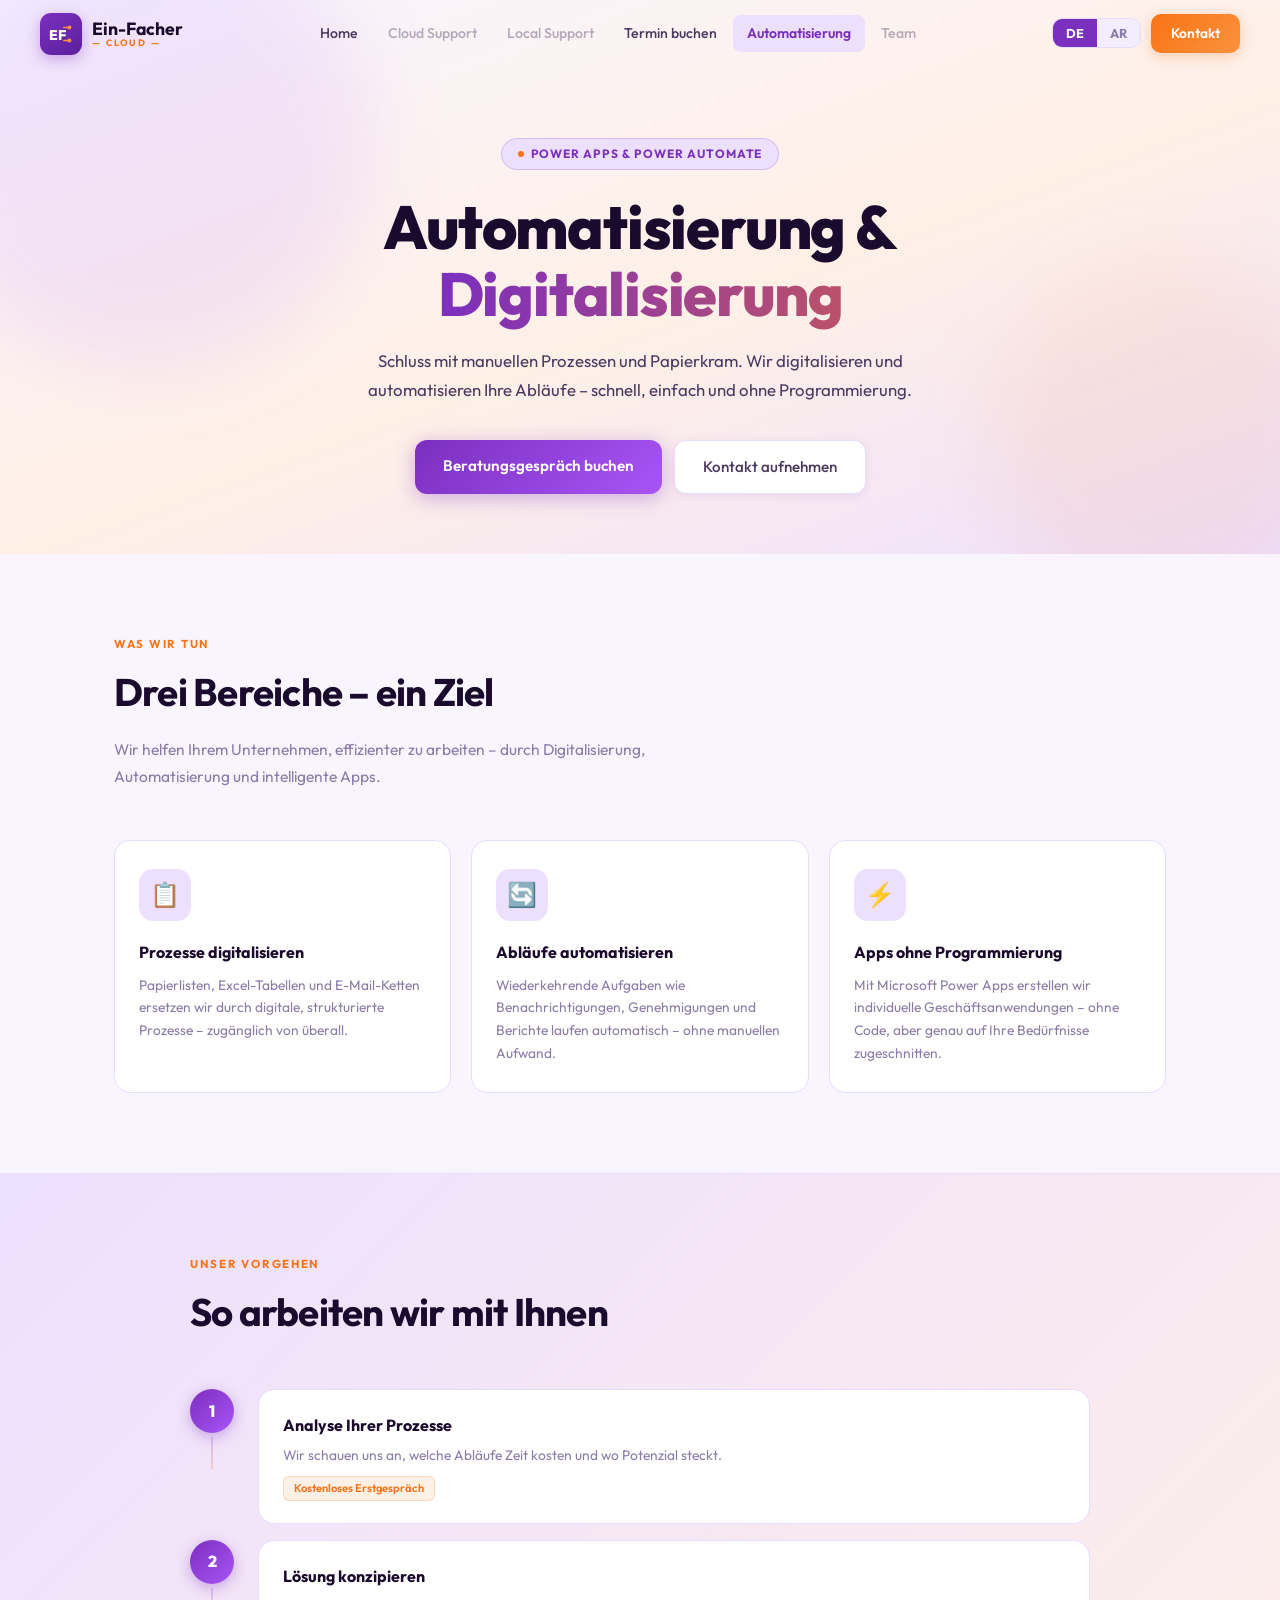
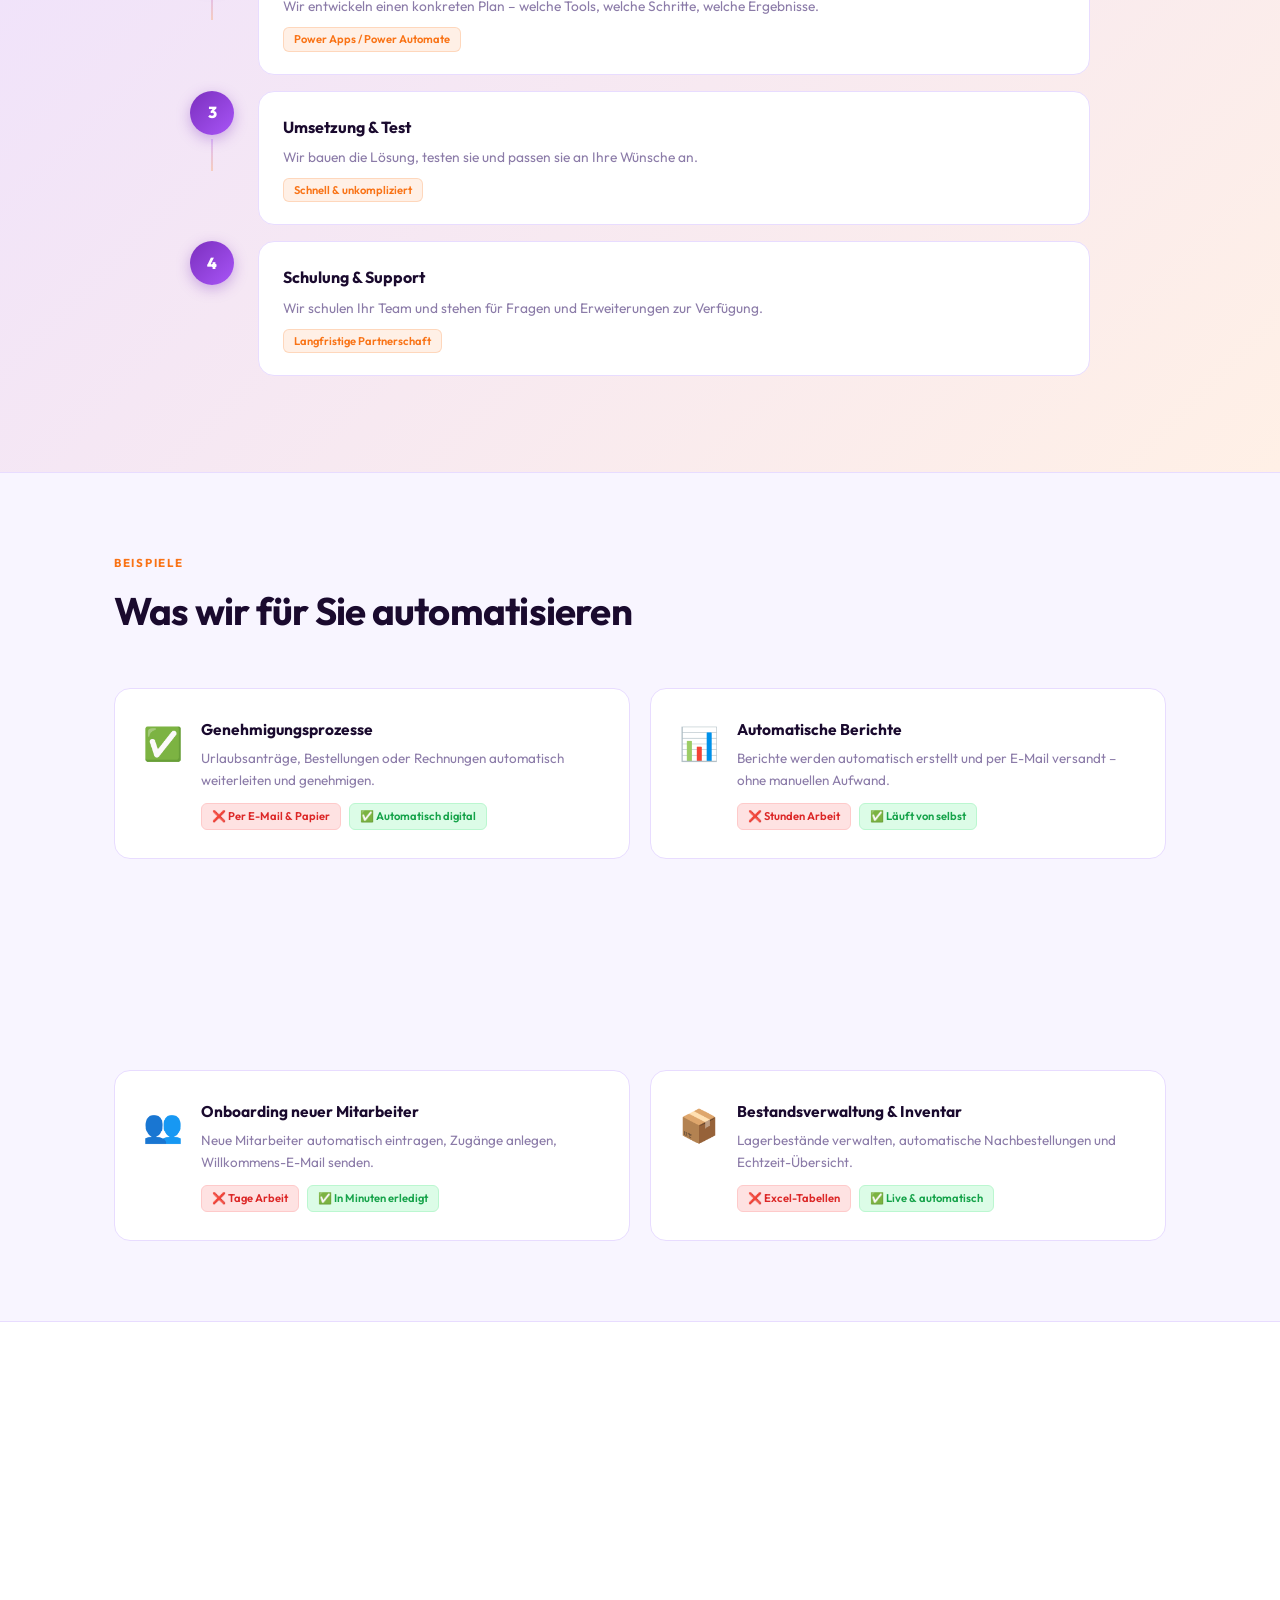
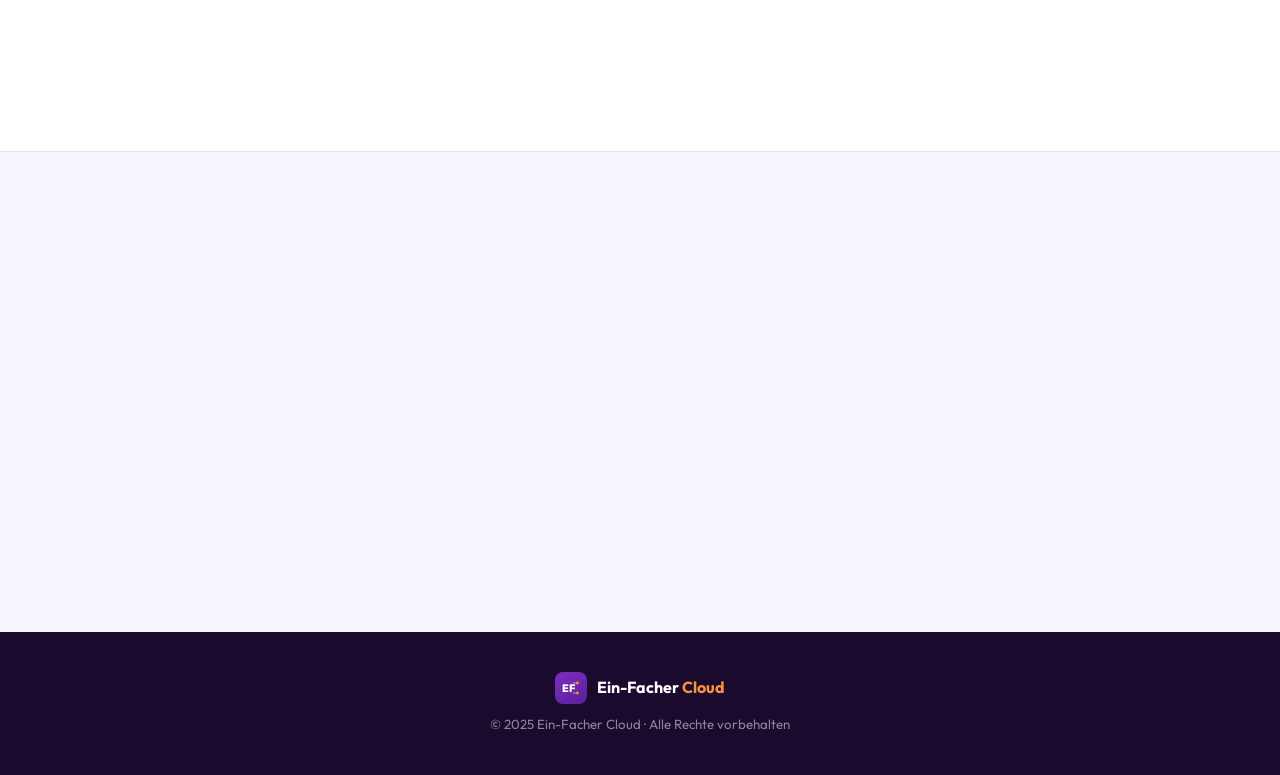
==== automatisierung.html @ 65e63d95 "Add files via upload" ====
<!DOCTYPE html>
<html lang="de" dir="ltr">
<head>
  <meta charset="UTF-8"/>
  <meta name="viewport" content="width=device-width, initial-scale=1.0"/>
  <title>Automatisierung & Digitalisierung – Ein-Facher Cloud</title>
  <link href="https://fonts.googleapis.com/css2?family=Outfit:wght@300;400;500;600;700;800&family=Noto+Kufi+Arabic:wght@300;400;600;700&display=swap" rel="stylesheet"/>
  <style>
    :root {
      --bg:#F8F5FF; --surface:#FFFFFF; --surface2:#F3EEFF;
      --purple:#7B2FBE; --purple-light:#A855F7; --purple-soft:#EDE0FF;
      --orange:#F97316; --orange-light:#FB923C; --orange-soft:#FFF0E6;
      --text:#1A0A2E; --text-mid:#4A3860; --text-muted:#8B7BA8;
      --border:#E8DCFF; --shadow:rgba(123,47,190,0.10);
      --nav-h:68px; --radius:16px;
      --ease:cubic-bezier(0.4,0,0.2,1);
    }
    *,*::before,*::after{box-sizing:border-box;margin:0;padding:0;}
    html{scroll-behavior:smooth;}
    body{background:var(--bg);color:var(--text);font-family:'Outfit',sans-serif;font-size:16px;line-height:1.65;overflow-x:hidden;}
    body.ar{font-family:'Noto Kufi Arabic','Outfit',sans-serif;direction:rtl;}

    /* LOADER */
    .loader{position:fixed;inset:0;z-index:999;background:#fff;display:flex;align-items:center;justify-content:center;transition:opacity 0.6s var(--ease),visibility 0.6s;}
    .loader.done{opacity:0;visibility:hidden;}
    .loader-logo{display:flex;flex-direction:column;align-items:center;gap:16px;animation:loaderPulse 1s ease infinite alternate;}
    .loader-box{width:52px;height:52px;background:linear-gradient(145deg,#7B2FBE,#5B1F9E);border-radius:14px;display:flex;align-items:center;justify-content:center;box-shadow:0 6px 24px rgba(123,47,190,0.4);}
    .loader-box svg{width:32px;height:32px;}
    .loader-text{font-size:1.1rem;font-weight:700;color:var(--text);}
    .loader-text span{color:var(--orange);}
    .loader-bar{width:120px;height:3px;background:var(--border);border-radius:2px;overflow:hidden;}
    .loader-bar::after{content:'';display:block;height:100%;background:linear-gradient(90deg,var(--purple),var(--orange));animation:loadBar 1.2s var(--ease) forwards;}
    @keyframes loadBar{from{width:0}to{width:100%}}
    @keyframes loaderPulse{from{transform:scale(1)}to{transform:scale(1.04)}}

    /* NAV */
    nav{position:fixed;top:0;left:0;right:0;height:var(--nav-h);background:rgba(255,255,255,0);backdrop-filter:blur(0px);border-bottom:1px solid transparent;display:flex;align-items:center;justify-content:space-between;padding:0 40px;z-index:100;transition:background 0.5s var(--ease),backdrop-filter 0.5s,border-color 0.5s,box-shadow 0.5s;}
    nav.scrolled{background:rgba(255,255,255,0.94);backdrop-filter:blur(18px);border-bottom:1px solid var(--border);box-shadow:0 2px 20px var(--shadow);}
    .nav-logo{display:flex;align-items:center;gap:10px;text-decoration:none;transition:transform 0.3s var(--ease);}
    .nav-logo:hover{transform:scale(1.03);}
    .logo-box{width:42px;height:42px;background:linear-gradient(145deg,#7B2FBE,#5B1F9E);border-radius:11px;display:flex;align-items:center;justify-content:center;box-shadow:0 4px 14px rgba(123,47,190,0.35);transition:box-shadow 0.3s,transform 0.3s var(--ease);}
    .nav-logo:hover .logo-box{box-shadow:0 6px 20px rgba(123,47,190,0.5);transform:rotate(-4deg);}
    .logo-box svg{width:26px;height:26px;}
    .logo-text-wrap{display:flex;flex-direction:column;line-height:1.1;}
    .logo-name{font-size:1.1rem;font-weight:700;color:var(--text);}
    .logo-sub{font-size:0.58rem;font-weight:700;letter-spacing:0.2em;color:var(--orange);text-transform:uppercase;}
    .nav-links{display:flex;align-items:center;gap:2px;list-style:none;}
    .nav-links a{padding:7px 14px;border-radius:8px;text-decoration:none;color:var(--text-mid);font-size:0.88rem;font-weight:500;transition:color 0.25s,background 0.25s,transform 0.25s;display:block;}
    .nav-links a:hover{color:var(--purple);background:var(--purple-soft);transform:translateY(-1px);}
    .nav-links a.active{color:var(--purple);font-weight:600;background:var(--purple-soft);}
    .nav-links .soon{opacity:0.4;pointer-events:none;}
    .nav-right{display:flex;align-items:center;gap:10px;}
    .lang-toggle{display:flex;background:var(--surface2);border:1px solid var(--border);border-radius:10px;overflow:hidden;}
    .lang-btn{padding:6px 13px;font-size:0.8rem;font-weight:700;font-family:inherit;cursor:pointer;border:none;background:transparent;color:var(--text-muted);transition:all 0.3s var(--ease);}
    .lang-btn.active{background:var(--purple);color:#fff;}
    .cta-nav{padding:8px 20px;background:linear-gradient(135deg,var(--orange),var(--orange-light));border:none;border-radius:10px;color:#fff;font-size:0.86rem;font-weight:600;font-family:inherit;cursor:pointer;text-decoration:none;box-shadow:0 3px 14px rgba(249,115,22,0.3);transition:opacity 0.3s,transform 0.3s var(--ease);white-space:nowrap;}
    .cta-nav:hover{transform:translateY(-2px);}
    .hamburger{display:none;flex-direction:column;gap:5px;cursor:pointer;background:none;border:none;padding:4px;}
    .hamburger span{width:24px;height:2px;background:var(--text);border-radius:2px;transition:all 0.3s var(--ease);}
    .hamburger.open span:nth-child(1){transform:translateY(7px) rotate(45deg);}
    .hamburger.open span:nth-child(2){opacity:0;transform:scaleX(0);}
    .hamburger.open span:nth-child(3){transform:translateY(-7px) rotate(-45deg);}
    .mobile-menu{display:none;position:fixed;top:var(--nav-h);left:0;right:0;background:#fff;border-bottom:1px solid var(--border);padding:16px 24px;z-index:99;box-shadow:0 8px 24px var(--shadow);flex-direction:column;gap:4px;transform:translateY(-10px);opacity:0;transition:transform 0.35s var(--ease),opacity 0.35s var(--ease);}
    .mobile-menu.open{display:flex;transform:translateY(0);opacity:1;}
    .mobile-menu a{padding:11px 14px;border-radius:10px;text-decoration:none;color:var(--text-mid);font-size:0.95rem;font-weight:500;transition:background 0.25s,color 0.25s,transform 0.25s;}
    .mobile-menu a:hover{background:var(--purple-soft);color:var(--purple);transform:translateX(4px);}
    .mobile-menu a.soon{opacity:0.4;pointer-events:none;}
    .mobile-menu a.active{color:var(--purple);font-weight:600;}

    /* HERO */
    .page-hero{padding:calc(var(--nav-h) + 70px) 24px 60px;text-align:center;position:relative;overflow:hidden;background:linear-gradient(160deg,#F8F5FF 0%,#FFF0E6 55%,#EDE0FF 100%);}
    .blob{position:absolute;border-radius:50%;pointer-events:none;filter:blur(40px);}
    .blob1{width:450px;height:450px;background:rgba(168,85,247,0.1);top:-80px;left:-80px;animation:blobFloat1 8s ease-in-out infinite;}
    .blob2{width:350px;height:350px;background:rgba(249,115,22,0.08);bottom:-60px;right:-60px;animation:blobFloat2 10s ease-in-out infinite;}
    @keyframes blobFloat1{0%,100%{transform:translate(0,0)}50%{transform:translate(25px,18px)}}
    @keyframes blobFloat2{0%,100%{transform:translate(0,0)}50%{transform:translate(-18px,-25px)}}
    .hero-badge{display:inline-flex;align-items:center;gap:7px;background:var(--purple-soft);border:1px solid rgba(123,47,190,0.2);border-radius:100px;padding:5px 16px;font-size:0.75rem;color:var(--purple);font-weight:700;letter-spacing:0.08em;text-transform:uppercase;margin-bottom:24px;opacity:0;animation:heroItem 0.8s 0.3s var(--ease) forwards;}
    .badge-dot{width:6px;height:6px;border-radius:50%;background:var(--orange);animation:pulse 2s infinite;}
    .page-hero h1{font-size:clamp(2rem,5vw,3.8rem);font-weight:800;line-height:1.1;letter-spacing:-0.02em;margin-bottom:18px;opacity:0;animation:heroItem 0.8s 0.5s var(--ease) forwards;}
    .page-hero h1 .grad{background:linear-gradient(90deg,var(--purple),var(--orange));-webkit-background-clip:text;-webkit-text-fill-color:transparent;background-clip:text;background-size:200% auto;animation:gradShift 4s ease infinite;}
    .page-hero p{max-width:580px;font-size:1.05rem;color:var(--text-mid);margin:0 auto 36px;font-weight:400;line-height:1.75;opacity:0;animation:heroItem 0.8s 0.7s var(--ease) forwards;}
    .hero-actions{display:flex;gap:12px;justify-content:center;flex-wrap:wrap;opacity:0;animation:heroItem 0.8s 0.9s var(--ease) forwards;}
    @keyframes heroItem{from{opacity:0;transform:translateY(24px)}to{opacity:1;transform:translateY(0)}}
    @keyframes gradShift{0%,100%{background-position:0% center}50%{background-position:100% center}}
    @keyframes pulse{0%,100%{opacity:1;transform:scale(1)}50%{opacity:0.6;transform:scale(1.3)}}

    .btn-primary{padding:13px 28px;background:linear-gradient(135deg,var(--purple),var(--purple-light));border:none;border-radius:12px;color:#fff;font-size:0.95rem;font-weight:600;font-family:inherit;cursor:pointer;text-decoration:none;box-shadow:0 4px 20px rgba(123,47,190,0.35);transition:transform 0.3s var(--ease),box-shadow 0.3s;}
    .btn-primary:hover{transform:translateY(-3px);box-shadow:0 8px 28px rgba(123,47,190,0.45);}
    .btn-outline{padding:13px 28px;background:#fff;border:1.5px solid var(--border);border-radius:12px;color:var(--text-mid);font-size:0.95rem;font-weight:500;font-family:inherit;cursor:pointer;text-decoration:none;transition:border-color 0.3s,color 0.3s,transform 0.3s var(--ease);box-shadow:0 2px 10px var(--shadow);}
    .btn-outline:hover{border-color:var(--purple-light);color:var(--purple);transform:translateY(-3px);}

    /* WHAT SECTION */
    .what-section{padding:80px 24px;max-width:1100px;margin:0 auto;}
    .section-label{font-size:0.72rem;font-weight:700;letter-spacing:0.15em;text-transform:uppercase;color:var(--orange);margin-bottom:8px;}
    .section-title{font-size:clamp(1.6rem,3vw,2.4rem);font-weight:700;letter-spacing:-0.02em;margin-bottom:12px;color:var(--text);}
    .section-sub{color:var(--text-muted);max-width:560px;font-size:0.97rem;margin-bottom:50px;line-height:1.75;}
    .what-grid{display:grid;grid-template-columns:repeat(3,1fr);gap:20px;}
    .what-card{background:#fff;border:1.5px solid var(--border);border-radius:var(--radius);padding:28px 24px;transition:border-color 0.4s var(--ease),transform 0.4s var(--ease),box-shadow 0.4s var(--ease);position:relative;overflow:hidden;}
    .what-card::before{content:'';position:absolute;top:0;left:0;right:0;height:3px;background:linear-gradient(90deg,var(--purple),var(--orange));transform:scaleX(0);transform-origin:left;transition:transform 0.4s var(--ease);}
    .what-card:hover{border-color:var(--purple-light);transform:translateY(-6px);box-shadow:0 16px 40px var(--shadow);}
    .what-card:hover::before{transform:scaleX(1);}
    .what-icon{width:52px;height:52px;border-radius:14px;display:flex;align-items:center;justify-content:center;font-size:24px;margin-bottom:18px;background:var(--purple-soft);transition:transform 0.4s var(--ease);}
    .what-card:hover .what-icon{transform:scale(1.1) rotate(-5deg);}
    .what-card h3{font-size:1rem;font-weight:700;margin-bottom:8px;color:var(--text);}
    .what-card p{color:var(--text-muted);font-size:0.86rem;line-height:1.65;}

    /* PROCESS SECTION */
    .process-section{background:linear-gradient(135deg,var(--purple-soft) 0%,var(--orange-soft) 100%);padding:80px 24px;border-top:1px solid var(--border);border-bottom:1px solid var(--border);}
    .process-inner{max-width:900px;margin:0 auto;}
    .process-steps{display:flex;flex-direction:column;gap:0;margin-top:44px;}
    .process-step{display:flex;gap:24px;align-items:flex-start;position:relative;}
    .step-left{display:flex;flex-direction:column;align-items:center;gap:0;}
    .step-num{width:44px;height:44px;border-radius:50%;background:linear-gradient(135deg,var(--purple),var(--purple-light));color:#fff;font-size:1rem;font-weight:800;display:flex;align-items:center;justify-content:center;flex-shrink:0;box-shadow:0 4px 14px rgba(123,47,190,0.35);}
    .step-line{width:2px;flex:1;min-height:32px;background:linear-gradient(var(--purple-light),var(--orange-light));opacity:0.3;margin:4px 0;}
    .process-step:last-child .step-line{display:none;}
    .step-content{background:#fff;border:1.5px solid var(--border);border-radius:var(--radius);padding:22px 24px;flex:1;margin-bottom:16px;transition:transform 0.3s var(--ease),box-shadow 0.3s var(--ease);}
    .step-content:hover{transform:translateX(6px);box-shadow:0 8px 24px var(--shadow);}
    body.ar .step-content:hover{transform:translateX(-6px);}
    .step-content h4{font-size:1rem;font-weight:700;color:var(--text);margin-bottom:6px;}
    .step-content p{font-size:0.86rem;color:var(--text-muted);line-height:1.6;}
    .step-tag{display:inline-block;margin-top:10px;padding:2px 10px;background:var(--orange-soft);border:1px solid rgba(249,115,22,0.2);border-radius:6px;font-size:0.7rem;color:var(--orange);font-weight:600;}

    /* EXAMPLES SECTION */
    .examples-section{padding:80px 24px;max-width:1100px;margin:0 auto;}
    .examples-grid{display:grid;grid-template-columns:repeat(2,1fr);gap:20px;margin-top:44px;}
    .example-card{background:#fff;border:1.5px solid var(--border);border-radius:var(--radius);padding:28px;display:flex;gap:18px;align-items:flex-start;transition:border-color 0.3s var(--ease),transform 0.3s var(--ease),box-shadow 0.3s var(--ease);}
    .example-card:hover{border-color:var(--orange-light);transform:translateY(-4px);box-shadow:0 12px 32px var(--shadow);}
    .example-icon{font-size:2rem;flex-shrink:0;transition:transform 0.3s var(--ease);}
    .example-card:hover .example-icon{transform:scale(1.15) rotate(-5deg);}
    .example-card h4{font-size:0.97rem;font-weight:700;color:var(--text);margin-bottom:6px;}
    .example-card p{font-size:0.84rem;color:var(--text-muted);line-height:1.6;}
    .example-before-after{display:flex;gap:8px;margin-top:12px;flex-wrap:wrap;}
    .badge-before{padding:3px 10px;background:#FEE2E2;border:1px solid #FECACA;border-radius:6px;font-size:0.7rem;color:#DC2626;font-weight:600;}
    .badge-after{padding:3px 10px;background:#DCFCE7;border:1px solid #BBF7D0;border-radius:6px;font-size:0.7rem;color:#16A34A;font-weight:600;}

    /* TOOLS SECTION */
    .tools-section{background:#fff;border-top:1px solid var(--border);border-bottom:1px solid var(--border);padding:70px 24px;}
    .tools-inner{max-width:900px;margin:0 auto;text-align:center;}
    .tools-grid{display:flex;justify-content:center;gap:20px;flex-wrap:wrap;margin-top:40px;}
    .tool-badge{display:flex;align-items:center;gap:10px;background:var(--bg);border:1.5px solid var(--border);border-radius:14px;padding:14px 22px;transition:border-color 0.3s,transform 0.3s var(--ease),box-shadow 0.3s;}
    .tool-badge:hover{border-color:var(--purple-light);transform:translateY(-3px);box-shadow:0 8px 20px var(--shadow);}
    .tool-badge .t-icon{font-size:1.5rem;}
    .tool-badge .t-name{font-size:0.9rem;font-weight:700;color:var(--text);}

    /* CTA SECTION */
    .cta-section{padding:80px 24px;max-width:820px;margin:0 auto;text-align:center;}
    .cta-box{background:linear-gradient(135deg,var(--purple-soft),var(--orange-soft));border:1.5px solid var(--border);border-radius:24px;padding:52px 40px;position:relative;overflow:hidden;}
    .cta-box::before{content:'';position:absolute;top:-60px;right:-60px;width:200px;height:200px;background:radial-gradient(circle,rgba(123,47,190,0.1),transparent 70%);border-radius:50%;}
    .cta-box h2{font-size:clamp(1.5rem,3vw,2.2rem);font-weight:800;margin-bottom:14px;color:var(--text);}
    .cta-box p{color:var(--text-mid);font-size:1rem;line-height:1.75;max-width:480px;margin:0 auto 32px;}
    .cta-actions{display:flex;gap:14px;justify-content:center;flex-wrap:wrap;}

    /* FOOTER */
    footer{background:var(--text);color:#fff;padding:40px;text-align:center;}
    .footer-brand{display:flex;align-items:center;justify-content:center;gap:10px;margin-bottom:10px;}
    .footer-logo-box{width:32px;height:32px;background:linear-gradient(145deg,#7B2FBE,#5B1F9E);border-radius:8px;display:flex;align-items:center;justify-content:center;}
    .footer-logo-box svg{width:20px;height:20px;}
    .footer-name{font-size:1rem;font-weight:700;color:#fff;}
    .footer-name span{color:var(--orange-light);}
    footer p{color:rgba(255,255,255,0.5);font-size:0.83rem;margin-top:6px;}

    /* REVEAL */
    .reveal{opacity:0;transform:translateY(28px);transition:opacity 0.7s var(--ease),transform 0.7s var(--ease);}
    .reveal.visible{opacity:1;transform:translateY(0);}
    .reveal-left{opacity:0;transform:translateX(-28px);transition:opacity 0.7s var(--ease),transform 0.7s var(--ease);}
    .reveal-left.visible{opacity:1;transform:translateX(0);}
    .reveal-right{opacity:0;transform:translateX(28px);transition:opacity 0.7s var(--ease),transform 0.7s var(--ease);}
    .reveal-right.visible{opacity:1;transform:translateX(0);}

    /* RESPONSIVE */
    @media(max-width:900px){.what-grid{grid-template-columns:1fr 1fr;}.examples-grid{grid-template-columns:1fr;}}
    @media(max-width:600px){
      nav{padding:0 16px;}.nav-links{display:none;}.hamburger{display:flex;}.cta-nav{display:none;}
      .page-hero{padding:calc(var(--nav-h) + 40px) 16px 50px;}
      .what-section{padding:60px 16px;}.what-grid{grid-template-columns:1fr;}
      .process-section{padding:60px 16px;}
      .examples-section{padding:60px 16px;}
      .tools-section{padding:50px 16px;}
      .cta-section{padding:60px 16px;}.cta-box{padding:32px 20px;}
      footer{padding:28px 16px;}
    }
    body.ar .nav-links{flex-direction:row-reverse;}
    body.ar .what-card::before{transform-origin:right;}
    body.ar .mobile-menu a:hover{transform:translateX(-4px);}
  </style>
</head>
<body>

<!-- LOADER -->
<div class="loader" id="loader">
  <div class="loader-logo">
    <div class="loader-box"><svg viewBox="0 0 28 28" fill="none"><text x="1" y="20" font-family="Outfit,sans-serif" font-weight="800" font-size="15" fill="white">EF</text><circle cx="23" cy="7" r="2.2" fill="#FB923C"/><circle cx="23" cy="21" r="2.2" fill="#FB923C"/><line x1="21" y1="7" x2="17" y2="7" stroke="#FB923C" stroke-width="1.5" stroke-linecap="round"/><line x1="21" y1="21" x2="17" y2="21" stroke="#FB923C" stroke-width="1.5" stroke-linecap="round"/></svg></div>
    <div class="loader-text">Ein-Facher <span>Cloud</span></div>
    <div class="loader-bar"></div>
  </div>
</div>

<!-- NAV -->
<nav id="mainNav">
  <a href="index.html" class="nav-logo">
    <div class="logo-box"><svg viewBox="0 0 28 28" fill="none"><text x="1" y="20" font-family="Outfit,sans-serif" font-weight="800" font-size="15" fill="white">EF</text><circle cx="23" cy="7" r="2.2" fill="#FB923C"/><circle cx="23" cy="21" r="2.2" fill="#FB923C"/><line x1="21" y1="7" x2="17" y2="7" stroke="#FB923C" stroke-width="1.5" stroke-linecap="round"/><line x1="21" y1="21" x2="17" y2="21" stroke="#FB923C" stroke-width="1.5" stroke-linecap="round"/></svg></div>
    <div class="logo-text-wrap"><span class="logo-name">Ein-Facher</span><span class="logo-sub">— Cloud —</span></div>
  </a>
  <ul class="nav-links">
    <li><a href="index.html" data-de="Home" data-ar="الرئيسية">Home</a></li>
    <li><a href="#" class="soon" data-de="Cloud Support" data-ar="دعم السحابة">Cloud Support</a></li>
    <li><a href="#" class="soon" data-de="Local Support" data-ar="الدعم المحلي">Local Support</a></li>
    <li><a href="termin.html" data-de="Termin buchen" data-ar="حجز موعد">Termin buchen</a></li>
    <li><a href="automatisierung.html" class="active" data-de="Automatisierung" data-ar="الأتمتة">Automatisierung</a></li>
    <li><a href="#" class="soon" data-de="Team" data-ar="الفريق">Team</a></li>
  </ul>
  <div class="nav-right">
    <div class="lang-toggle">
      <button class="lang-btn active" onclick="setLang('de')">DE</button>
      <button class="lang-btn" onclick="setLang('ar')">AR</button>
    </div>
    <a href="index.html#contact" class="cta-nav" data-de="Kontakt" data-ar="تواصل معنا">Kontakt</a>
    <button class="hamburger" id="hamburger" onclick="toggleMenu()"><span></span><span></span><span></span></button>
  </div>
</nav>

<!-- MOBILE MENU -->
<div class="mobile-menu" id="mobileMenu">
  <a href="index.html" onclick="closeMenu()" data-de="Home" data-ar="الرئيسية">Home</a>
  <a href="#" class="soon" data-de="Cloud Support" data-ar="دعم السحابة">Cloud Support</a>
  <a href="#" class="soon" data-de="Local Support" data-ar="الدعم المحلي">Local Support</a>
  <a href="termin.html" data-de="Termin buchen" data-ar="حجز موعد">Termin buchen</a>
  <a href="automatisierung.html" class="active" data-de="Automatisierung" data-ar="الأتمتة">Automatisierung</a>
  <a href="#" class="soon" data-de="Team" data-ar="الفريق">Team</a>
  <a href="index.html#contact" onclick="closeMenu()" style="color:var(--orange);font-weight:600;" data-de="Kontakt" data-ar="تواصل معنا">Kontakt</a>
</div>

<!-- HERO -->
<div class="page-hero">
  <div class="blob blob1"></div><div class="blob blob2"></div>
  <div class="hero-badge"><span class="badge-dot"></span><span data-de="Power Apps & Power Automate" data-ar="Power Apps و Power Automate">Power Apps & Power Automate</span></div>
  <h1>
    <span data-de="Automatisierung &" data-ar="الأتمتة و">Automatisierung &</span><br/>
    <span class="grad" data-de="Digitalisierung" data-ar="الرقمنة">Digitalisierung</span>
  </h1>
  <p data-de="Schluss mit manuellen Prozessen und Papierkram. Wir digitalisieren und automatisieren Ihre Abläufe – schnell, einfach und ohne Programmierung." data-ar="انتهى وقت العمليات اليدوية والأوراق. نرقمن ونؤتمت عملياتك – بسرعة وسهولة ودون برمجة.">Schluss mit manuellen Prozessen und Papierkram. Wir digitalisieren und automatisieren Ihre Abläufe – schnell, einfach und ohne Programmierung.</p>
  <div class="hero-actions">
    <a href="termin.html" class="btn-primary" data-de="Beratungsgespräch buchen" data-ar="احجز استشارة">Beratungsgespräch buchen</a>
    <a href="index.html#contact" class="btn-outline" data-de="Kontakt aufnehmen" data-ar="تواصل معنا">Kontakt aufnehmen</a>
  </div>
</div>

<!-- WHAT WE DO -->
<section class="what-section">
  <p class="section-label reveal" data-de="Was wir tun" data-ar="ما نقدمه">Was wir tun</p>
  <h2 class="section-title reveal" data-de="Drei Bereiche – ein Ziel" data-ar="ثلاثة مجالات – هدف واحد">Drei Bereiche – ein Ziel</h2>
  <p class="section-sub reveal" data-de="Wir helfen Ihrem Unternehmen, effizienter zu arbeiten – durch Digitalisierung, Automatisierung und intelligente Apps." data-ar="نساعد شركتك على العمل بكفاءة أكبر – من خلال الرقمنة والأتمتة والتطبيقات الذكية.">Wir helfen Ihrem Unternehmen, effizienter zu arbeiten – durch Digitalisierung, Automatisierung und intelligente Apps.</p>
  <div class="what-grid">
    <div class="what-card reveal">
      <div class="what-icon">📋</div>
      <h3 data-de="Prozesse digitalisieren" data-ar="رقمنة العمليات">Prozesse digitalisieren</h3>
      <p data-de="Papierlisten, Excel-Tabellen und E-Mail-Ketten ersetzen wir durch digitale, strukturierte Prozesse – zugänglich von überall." data-ar="نستبدل القوائم الورقية وجداول Excel وسلاسل البريد الإلكتروني بعمليات رقمية منظمة – يمكن الوصول إليها من أي مكان.">Papierlisten, Excel-Tabellen und E-Mail-Ketten ersetzen wir durch digitale, strukturierte Prozesse – zugänglich von überall.</p>
    </div>
    <div class="what-card reveal">
      <div class="what-icon">🔄</div>
      <h3 data-de="Abläufe automatisieren" data-ar="أتمتة سير العمل">Abläufe automatisieren</h3>
      <p data-de="Wiederkehrende Aufgaben wie Benachrichtigungen, Genehmigungen und Berichte laufen automatisch – ohne manuellen Aufwand." data-ar="المهام المتكررة كالإشعارات والموافقات والتقارير تعمل تلقائياً – دون جهد يدوي.">Wiederkehrende Aufgaben wie Benachrichtigungen, Genehmigungen und Berichte laufen automatisch – ohne manuellen Aufwand.</p>
    </div>
    <div class="what-card reveal">
      <div class="what-icon">⚡</div>
      <h3 data-de="Apps ohne Programmierung" data-ar="تطبيقات بلا برمجة">Apps ohne Programmierung</h3>
      <p data-de="Mit Microsoft Power Apps erstellen wir individuelle Geschäftsanwendungen – ganz ohne Code, aber genau auf Ihre Bedürfnisse zugeschnitten." data-ar="باستخدام Microsoft Power Apps ننشئ تطبيقات أعمال مخصصة – بدون أكواد، لكن مصممة تماماً وفق احتياجاتك.">Mit Microsoft Power Apps erstellen wir individuelle Geschäftsanwendungen – ohne Code, aber genau auf Ihre Bedürfnisse zugeschnitten.</p>
    </div>
  </div>
</section>

<!-- PROCESS -->
<section class="process-section">
  <div class="process-inner">
    <p class="section-label reveal" data-de="Unser Vorgehen" data-ar="منهجيتنا">Unser Vorgehen</p>
    <h2 class="section-title reveal" data-de="So arbeiten wir mit Ihnen" data-ar="هكذا نعمل معك">So arbeiten wir mit Ihnen</h2>
    <div class="process-steps">
      <div class="process-step reveal">
        <div class="step-left"><div class="step-num">1</div><div class="step-line"></div></div>
        <div class="step-content">
          <h4 data-de="Analyse Ihrer Prozesse" data-ar="تحليل عملياتك">Analyse Ihrer Prozesse</h4>
          <p data-de="Wir schauen uns gemeinsam an, welche Abläufe Zeit kosten und wo Potenzial für Automatisierung steckt." data-ar="ننظر معاً إلى العمليات التي تستهلك الوقت وأين يكمن إمكانية الأتمتة.">Wir schauen uns an, welche Abläufe Zeit kosten und wo Potenzial steckt.</p>
          <span class="step-tag" data-de="Kostenloses Erstgespräch" data-ar="استشارة أولى مجانية">Kostenloses Erstgespräch</span>
        </div>
      </div>
      <div class="process-step reveal">
        <div class="step-left"><div class="step-num">2</div><div class="step-line"></div></div>
        <div class="step-content">
          <h4 data-de="Lösung konzipieren" data-ar="تصميم الحل">Lösung konzipieren</h4>
          <p data-de="Wir entwickeln einen konkreten Plan – welche Tools, welche Schritte, welche Ergebnisse Sie erwarten können." data-ar="نضع خطة محددة – أي أدوات، أي خطوات، وما النتائج التي يمكن توقعها.">Wir entwickeln einen konkreten Plan – welche Tools, welche Schritte, welche Ergebnisse.</p>
          <span class="step-tag" data-de="Power Apps / Power Automate" data-ar="Power Apps / Power Automate">Power Apps / Power Automate</span>
        </div>
      </div>
      <div class="process-step reveal">
        <div class="step-left"><div class="step-num">3</div><div class="step-line"></div></div>
        <div class="step-content">
          <h4 data-de="Umsetzung & Test" data-ar="التنفيذ والاختبار">Umsetzung & Test</h4>
          <p data-de="Wir bauen die Lösung, testen sie gemeinsam mit Ihnen und passen sie an Ihre Wünsche an." data-ar="نبني الحل ونختبره معك ونكيفه وفق رغباتك.">Wir bauen die Lösung, testen sie und passen sie an Ihre Wünsche an.</p>
          <span class="step-tag" data-de="Schnell & unkompliziert" data-ar="سريع وبسيط">Schnell & unkompliziert</span>
        </div>
      </div>
      <div class="process-step reveal">
        <div class="step-left"><div class="step-num">4</div><div class="step-line"></div></div>
        <div class="step-content">
          <h4 data-de="Schulung & Support" data-ar="التدريب والدعم">Schulung & Support</h4>
          <p data-de="Wir schulen Ihr Team und stehen danach für Fragen und Erweiterungen weiterhin zur Verfügung." data-ar="ندرب فريقك ونبقى متاحين للأسئلة والتوسعات بعد ذلك.">Wir schulen Ihr Team und stehen für Fragen und Erweiterungen zur Verfügung.</p>
          <span class="step-tag" data-de="Langfristige Partnerschaft" data-ar="شراكة طويلة الأمد">Langfristige Partnerschaft</span>
        </div>
      </div>
    </div>
  </div>
</section>

<!-- EXAMPLES -->
<section class="examples-section">
  <p class="section-label reveal" data-de="Beispiele" data-ar="أمثلة">Beispiele</p>
  <h2 class="section-title reveal" data-de="Was wir für Sie automatisieren" data-ar="ما يمكننا أتمتته لك">Was wir für Sie automatisieren</h2>
  <div class="examples-grid">
    <div class="example-card reveal">
      <div class="example-icon">✅</div>
      <div>
        <h4 data-de="Genehmigungsprozesse" data-ar="عمليات الموافقة">Genehmigungsprozesse</h4>
        <p data-de="Urlaubsanträge, Bestellungen oder Rechnungen automatisch zur richtigen Person weiterleiten und genehmigen lassen." data-ar="توجيه طلبات الإجازات والطلبيات والفواتير تلقائياً للشخص المناسب والحصول على الموافقة.">Urlaubsanträge, Bestellungen oder Rechnungen automatisch weiterleiten und genehmigen.</p>
        <div class="example-before-after">
          <span class="badge-before" data-de="❌ Per E-Mail & Papier" data-ar="❌ عبر البريد والورق">❌ Per E-Mail & Papier</span>
          <span class="badge-after" data-de="✅ Automatisch digital" data-ar="✅ رقمي تلقائي">✅ Automatisch digital</span>
        </div>
      </div>
    </div>
    <div class="example-card reveal">
      <div class="example-icon">📊</div>
      <div>
        <h4 data-de="Automatische Berichte" data-ar="التقارير التلقائية">Automatische Berichte</h4>
        <p data-de="Wöchentliche oder monatliche Berichte werden automatisch erstellt und per E-Mail versandt – ohne manuellen Aufwand." data-ar="إنشاء التقارير الأسبوعية أو الشهرية تلقائياً وإرسالها عبر البريد الإلكتروني – دون جهد يدوي.">Berichte werden automatisch erstellt und per E-Mail versandt – ohne manuellen Aufwand.</p>
        <div class="example-before-after">
          <span class="badge-before" data-de="❌ Stunden Arbeit" data-ar="❌ ساعات عمل">❌ Stunden Arbeit</span>
          <span class="badge-after" data-de="✅ Läuft von selbst" data-ar="✅ يعمل تلقائياً">✅ Läuft von selbst</span>
        </div>
      </div>
    </div>
    <div class="example-card reveal">
      <div class="example-icon">📁</div>
      <div>
        <h4 data-de="Digitale Akten & Formulare" data-ar="الملفات والنماذج الرقمية">Digitale Akten & Formulare</h4>
        <p data-de="Papierdokumente, Checklisten und Formulare werden digital – sicher gespeichert in SharePoint, überall abrufbar." data-ar="المستندات الورقية والقوائم المرجعية والنماذج تصبح رقمية – محفوظة بأمان في SharePoint ويمكن الوصول إليها من أي مكان.">Papierdokumente und Formulare werden digital – sicher in SharePoint gespeichert.</p>
        <div class="example-before-after">
          <span class="badge-before" data-de="❌ Papierstapel" data-ar="❌ أكوام الأوراق">❌ Papierstapel</span>
          <span class="badge-after" data-de="✅ Alles digital" data-ar="✅ كل شيء رقمي">✅ Alles digital</span>
        </div>
      </div>
    </div>
    <div class="example-card reveal">
      <div class="example-icon">🔔</div>
      <div>
        <h4 data-de="Automatische Benachrichtigungen" data-ar="الإشعارات التلقائية">Automatische Benachrichtigungen</h4>
        <p data-de="Bei wichtigen Ereignissen – z.B. neuer Auftrag, Fristablauf oder Systemfehler – erhalten die richtigen Personen sofort eine Nachricht." data-ar="عند الأحداث المهمة – كطلب جديد أو انتهاء مدة أو خطأ في النظام – يتلقى الأشخاص المناسبون رسالة فورية.">Bei wichtigen Ereignissen erhalten die richtigen Personen sofort eine Nachricht.</p>
        <div class="example-before-after">
          <span class="badge-before" data-de="❌ Manuell nachfragen" data-ar="❌ الاستفسار اليدوي">❌ Manuell nachfragen</span>
          <span class="badge-after" data-de="✅ Sofort informiert" data-ar="✅ إعلام فوري">✅ Sofort informiert</span>
        </div>
      </div>
    </div>
    <div class="example-card reveal">
      <div class="example-icon">👥</div>
      <div>
        <h4 data-de="Onboarding neuer Mitarbeiter" data-ar="تهيئة الموظفين الجدد">Onboarding neuer Mitarbeiter</h4>
        <p data-de="Neue Mitarbeiter automatisch ins System eintragen, Zugänge anlegen, Willkommens-E-Mail senden – alles in einem Schritt." data-ar="تسجيل الموظفين الجدد تلقائياً في النظام وإنشاء صلاحيات وإرسال بريد ترحيبي – كل شيء في خطوة واحدة.">Neue Mitarbeiter automatisch eintragen, Zugänge anlegen, Willkommens-E-Mail senden.</p>
        <div class="example-before-after">
          <span class="badge-before" data-de="❌ Tage Arbeit" data-ar="❌ أيام عمل">❌ Tage Arbeit</span>
          <span class="badge-after" data-de="✅ In Minuten erledigt" data-ar="✅ في دقائق">✅ In Minuten erledigt</span>
        </div>
      </div>
    </div>
    <div class="example-card reveal">
      <div class="example-icon">📦</div>
      <div>
        <h4 data-de="Bestandsverwaltung & Inventar" data-ar="إدارة المخزون">Bestandsverwaltung & Inventar</h4>
        <p data-de="Lagerbestände digital verwalten, automatische Nachbestellungen bei niedrigem Bestand und Übersicht in Echtzeit." data-ar="إدارة المخزون رقمياً وطلبات إعادة التوريد التلقائية عند انخفاض المخزون والاطلاع الفوري.">Lagerbestände verwalten, automatische Nachbestellungen und Echtzeit-Übersicht.</p>
        <div class="example-before-after">
          <span class="badge-before" data-de="❌ Excel-Tabellen" data-ar="❌ جداول Excel">❌ Excel-Tabellen</span>
          <span class="badge-after" data-de="✅ Live & automatisch" data-ar="✅ مباشر وتلقائي">✅ Live & automatisch</span>
        </div>
      </div>
    </div>
  </div>
</section>

<!-- TOOLS -->
<section class="tools-section">
  <div class="tools-inner">
    <p class="section-label reveal" data-de="Unsere Tools" data-ar="أدواتنا">Unsere Tools</p>
    <h2 class="section-title reveal" data-de="Microsoft Werkzeuge die wir einsetzen" data-ar="أدوات مايكروسوفت التي نستخدمها">Microsoft Werkzeuge die wir einsetzen</h2>
    <div class="tools-grid">
      <div class="tool-badge reveal"><span class="t-icon">⚡</span><span class="t-name">Power Apps</span></div>
      <div class="tool-badge reveal"><span class="t-icon">🔄</span><span class="t-name">Power Automate</span></div>
      <div class="tool-badge reveal"><span class="t-icon">📁</span><span class="t-name">SharePoint</span></div>
      <div class="tool-badge reveal"><span class="t-icon">📊</span><span class="t-name">Power BI</span></div>
      <div class="tool-badge reveal"><span class="t-icon">💬</span><span class="t-name">Microsoft Teams</span></div>
      <div class="tool-badge reveal"><span class="t-icon">📧</span><span class="t-name">Exchange Online</span></div>
    </div>
  </div>
</section>

<!-- CTA -->
<section class="cta-section">
  <div class="cta-box reveal">
    <h2 data-de="Bereit Ihre Prozesse zu modernisieren?" data-ar="هل أنت مستعد لتحديث عملياتك؟">Bereit Ihre Prozesse zu modernisieren?</h2>
    <p data-de="Lassen Sie uns gemeinsam herausfinden, wo wir Ihnen am meisten helfen können. Das erste Gespräch ist kostenlos und unverbindlich." data-ar="دعنا نكتشف معاً أين يمكننا مساعدتك أكثر. المحادثة الأولى مجانية وغير ملزمة.">Lassen Sie uns herausfinden, wo wir Ihnen am meisten helfen können. Das erste Gespräch ist kostenlos.</p>
    <div class="cta-actions">
      <a href="termin.html" class="btn-primary" data-de="📅 Termin buchen" data-ar="📅 احجز موعداً">📅 Termin buchen</a>
      <a href="index.html#contact" class="btn-outline" data-de="✉️ Nachricht senden" data-ar="✉️ إرسال رسالة">✉️ Nachricht senden</a>
    </div>
  </div>
</section>

<!-- FOOTER -->
<footer>
  <div class="footer-brand">
    <div class="footer-logo-box"><svg viewBox="0 0 28 28" fill="none"><text x="1" y="20" font-family="Outfit,sans-serif" font-weight="800" font-size="15" fill="white">EF</text><circle cx="23" cy="7" r="2" fill="#FB923C"/><circle cx="23" cy="21" r="2" fill="#FB923C"/><line x1="21" y1="7" x2="17" y2="7" stroke="#FB923C" stroke-width="1.5" stroke-linecap="round"/><line x1="21" y1="21" x2="17" y2="21" stroke="#FB923C" stroke-width="1.5" stroke-linecap="round"/></svg></div>
    <span class="footer-name">Ein-Facher <span>Cloud</span></span>
  </div>
  <p data-de="© 2025 Ein-Facher Cloud · Alle Rechte vorbehalten" data-ar="© 2025 Ein-Facher Cloud · جميع الحقوق محفوظة">© 2025 Ein-Facher Cloud · Alle Rechte vorbehalten</p>
</footer>

<script>
  window.addEventListener('load', () => { setTimeout(() => document.getElementById('loader').classList.add('done'), 1200); });
  window.addEventListener('scroll', () => { document.getElementById('mainNav').classList.toggle('scrolled', window.scrollY > 40); });

  let currentLang = 'de';
  function setLang(lang) {
    currentLang = lang;
    document.documentElement.lang = lang;
    document.body.classList.toggle('ar', lang === 'ar');
    document.documentElement.dir = lang === 'ar' ? 'rtl' : 'ltr';
    document.querySelectorAll('.lang-btn').forEach(btn => btn.classList.toggle('active', btn.textContent.toLowerCase() === lang));
    document.querySelectorAll('[data-' + lang + ']').forEach(el => {
      const val = el.getAttribute('data-' + lang);
      if (val) el.textContent = val;
    });
  }

  function toggleMenu() {
    document.getElementById('mobileMenu').classList.toggle('open');
    document.getElementById('hamburger').classList.toggle('open');
  }
  function closeMenu() {
    document.getElementById('mobileMenu').classList.remove('open');
    document.getElementById('hamburger').classList.remove('open');
  }

  const obs = new IntersectionObserver((entries) => {
    entries.forEach((e, i) => {
      if (e.isIntersecting) setTimeout(() => e.target.classList.add('visible'), i * 100);
    });
  }, { threshold: 0.1 });
  document.querySelectorAll('.reveal, .reveal-left, .reveal-right').forEach(el => obs.observe(el));
</script>
</body>
</html>
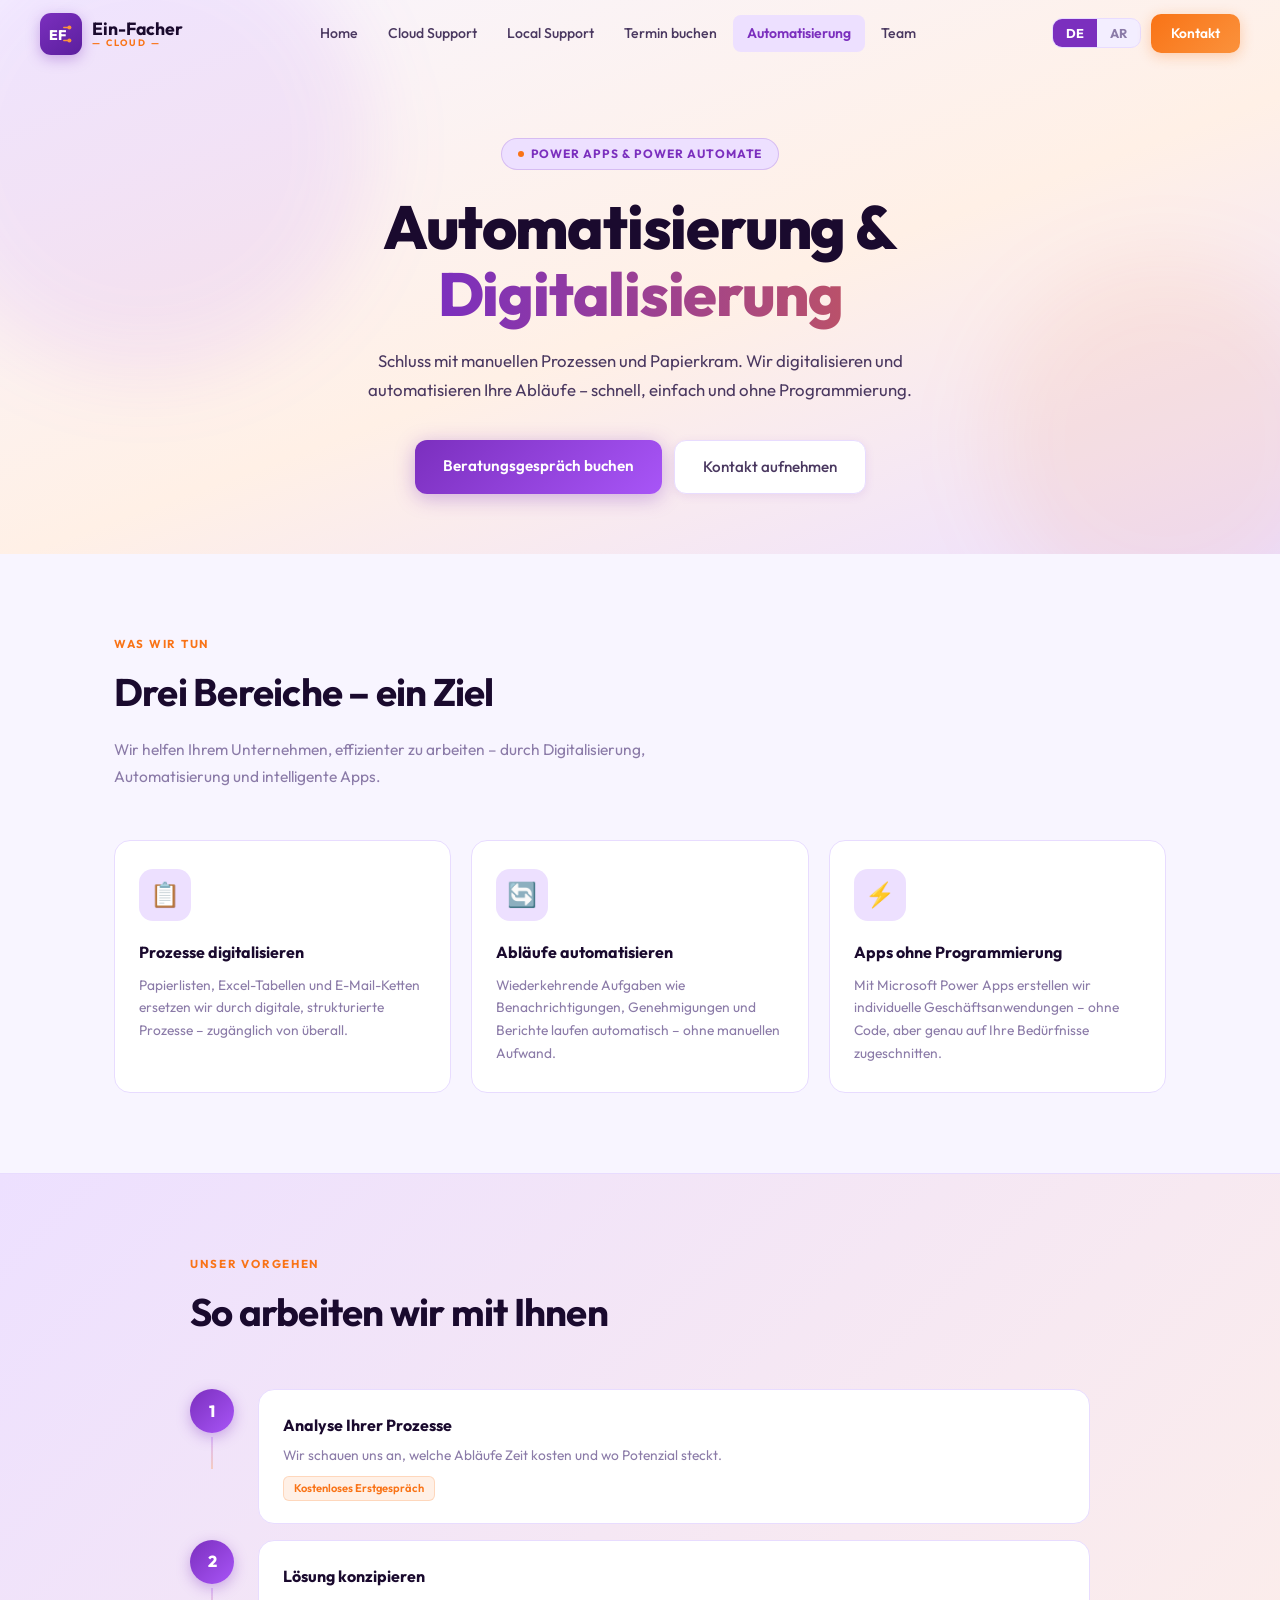
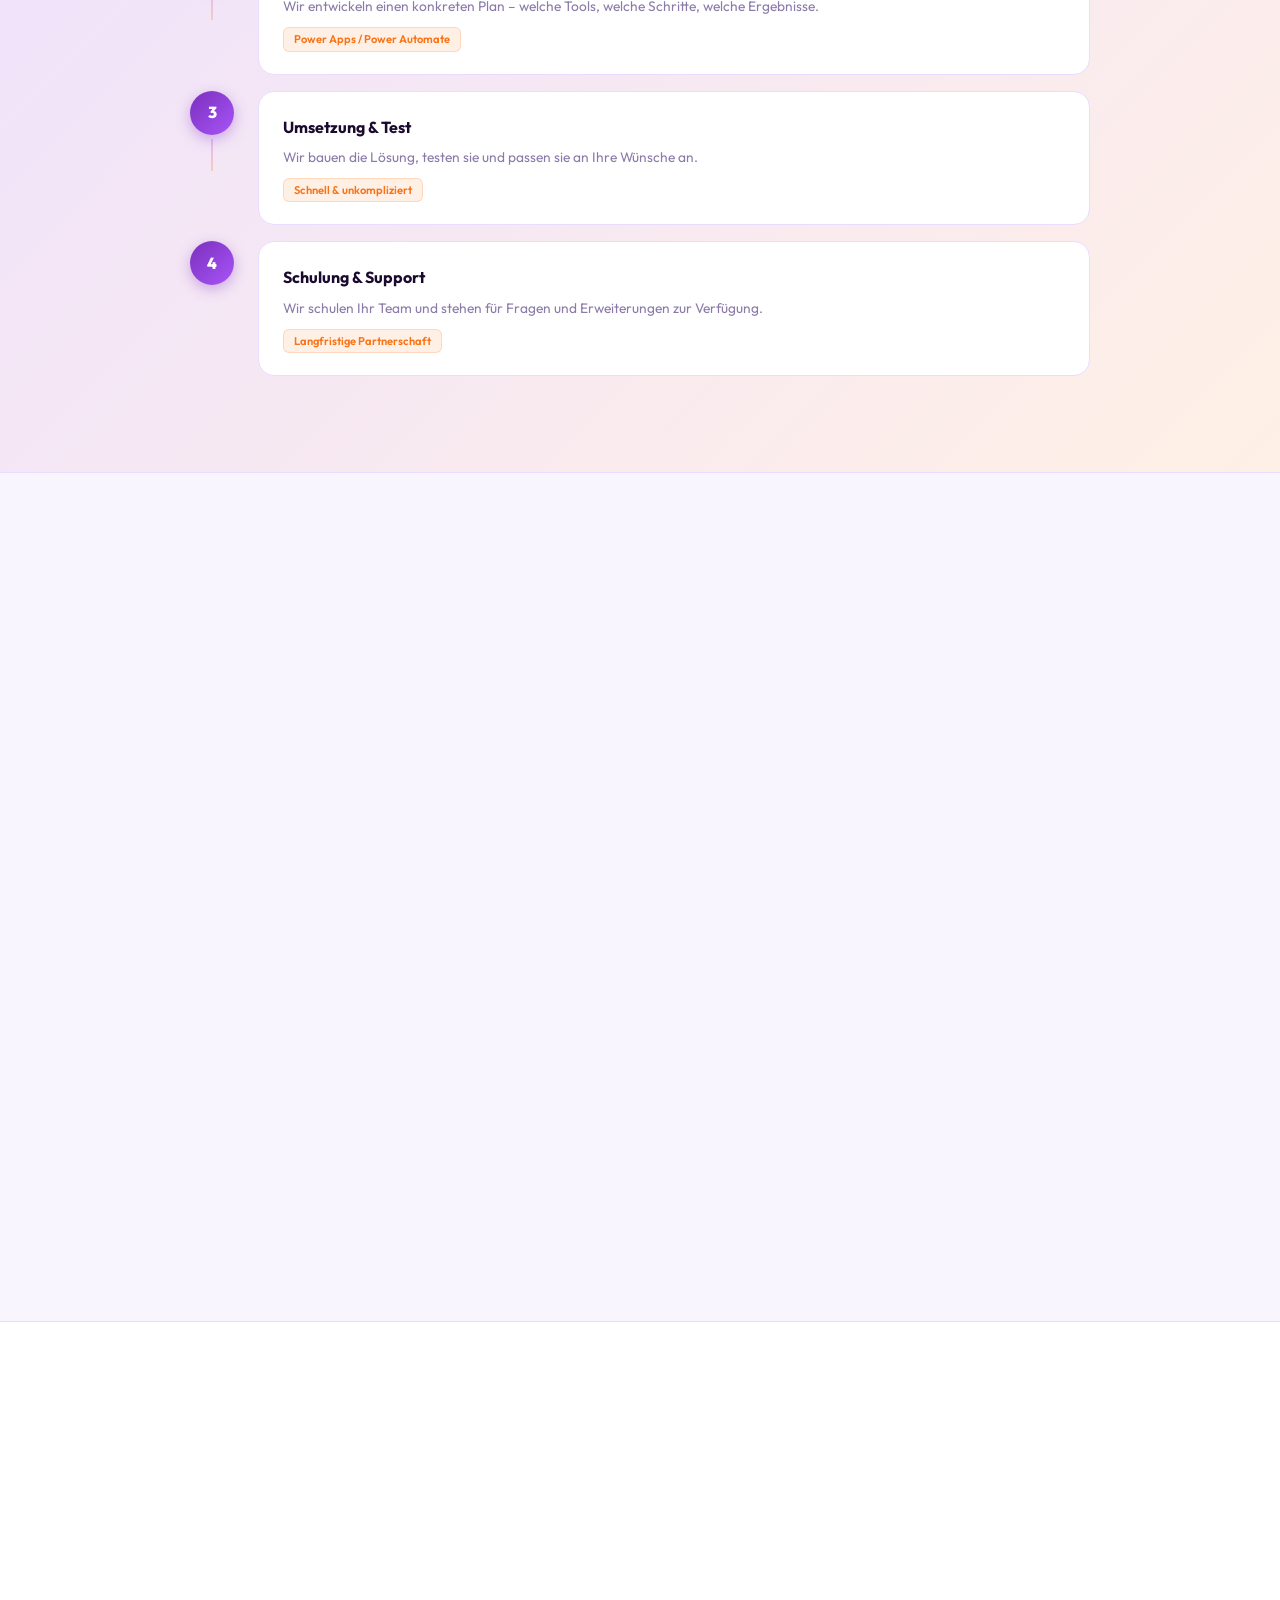
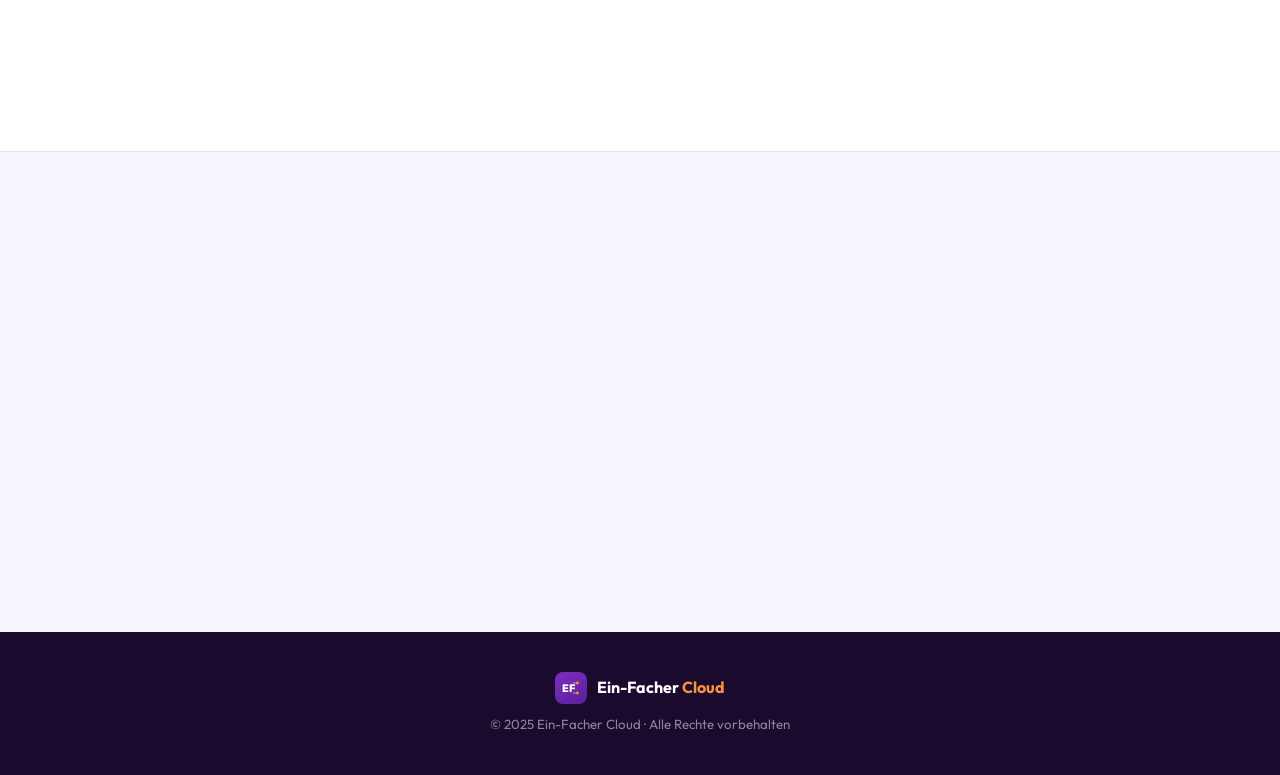
==== commit 2a5a0af6: "Add files via upload" ====
--- a/automatisierung.html
+++ b/automatisierung.html
@@ -203,11 +203,11 @@
   </a>
   <ul class="nav-links">
     <li><a href="index.html" data-de="Home" data-ar="الرئيسية">Home</a></li>
-    <li><a href="#" class="soon" data-de="Cloud Support" data-ar="دعم السحابة">Cloud Support</a></li>
-    <li><a href="#" class="soon" data-de="Local Support" data-ar="الدعم المحلي">Local Support</a></li>
+    <li><a href="cloud-support.html" data-de="Cloud Support" data-ar="دعم السحابة">Cloud Support</a></li>
+    <li><a href="local-support.html" data-de="Local Support" data-ar="الدعم المحلي">Local Support</a></li>
     <li><a href="termin.html" data-de="Termin buchen" data-ar="حجز موعد">Termin buchen</a></li>
     <li><a href="automatisierung.html" class="active" data-de="Automatisierung" data-ar="الأتمتة">Automatisierung</a></li>
-    <li><a href="#" class="soon" data-de="Team" data-ar="الفريق">Team</a></li>
+    <li><a href="team.html" data-de="Team" data-ar="الفريق">Team</a></li>
   </ul>
   <div class="nav-right">
     <div class="lang-toggle">
@@ -222,11 +222,11 @@
 <!-- MOBILE MENU -->
 <div class="mobile-menu" id="mobileMenu">
   <a href="index.html" onclick="closeMenu()" data-de="Home" data-ar="الرئيسية">Home</a>
-  <a href="#" class="soon" data-de="Cloud Support" data-ar="دعم السحابة">Cloud Support</a>
-  <a href="#" class="soon" data-de="Local Support" data-ar="الدعم المحلي">Local Support</a>
+  <a href="cloud-support.html" data-de="Cloud Support" data-ar="دعم السحابة">Cloud Support</a>
+  <a href="local-support.html" data-de="Local Support" data-ar="الدعم المحلي">Local Support</a>
   <a href="termin.html" data-de="Termin buchen" data-ar="حجز موعد">Termin buchen</a>
   <a href="automatisierung.html" class="active" data-de="Automatisierung" data-ar="الأتمتة">Automatisierung</a>
-  <a href="#" class="soon" data-de="Team" data-ar="الفريق">Team</a>
+  <a href="team.html" data-de="Team" data-ar="الفريق">Team</a>
   <a href="index.html#contact" onclick="closeMenu()" style="color:var(--orange);font-weight:600;" data-de="Kontakt" data-ar="تواصل معنا">Kontakt</a>
 </div>
 
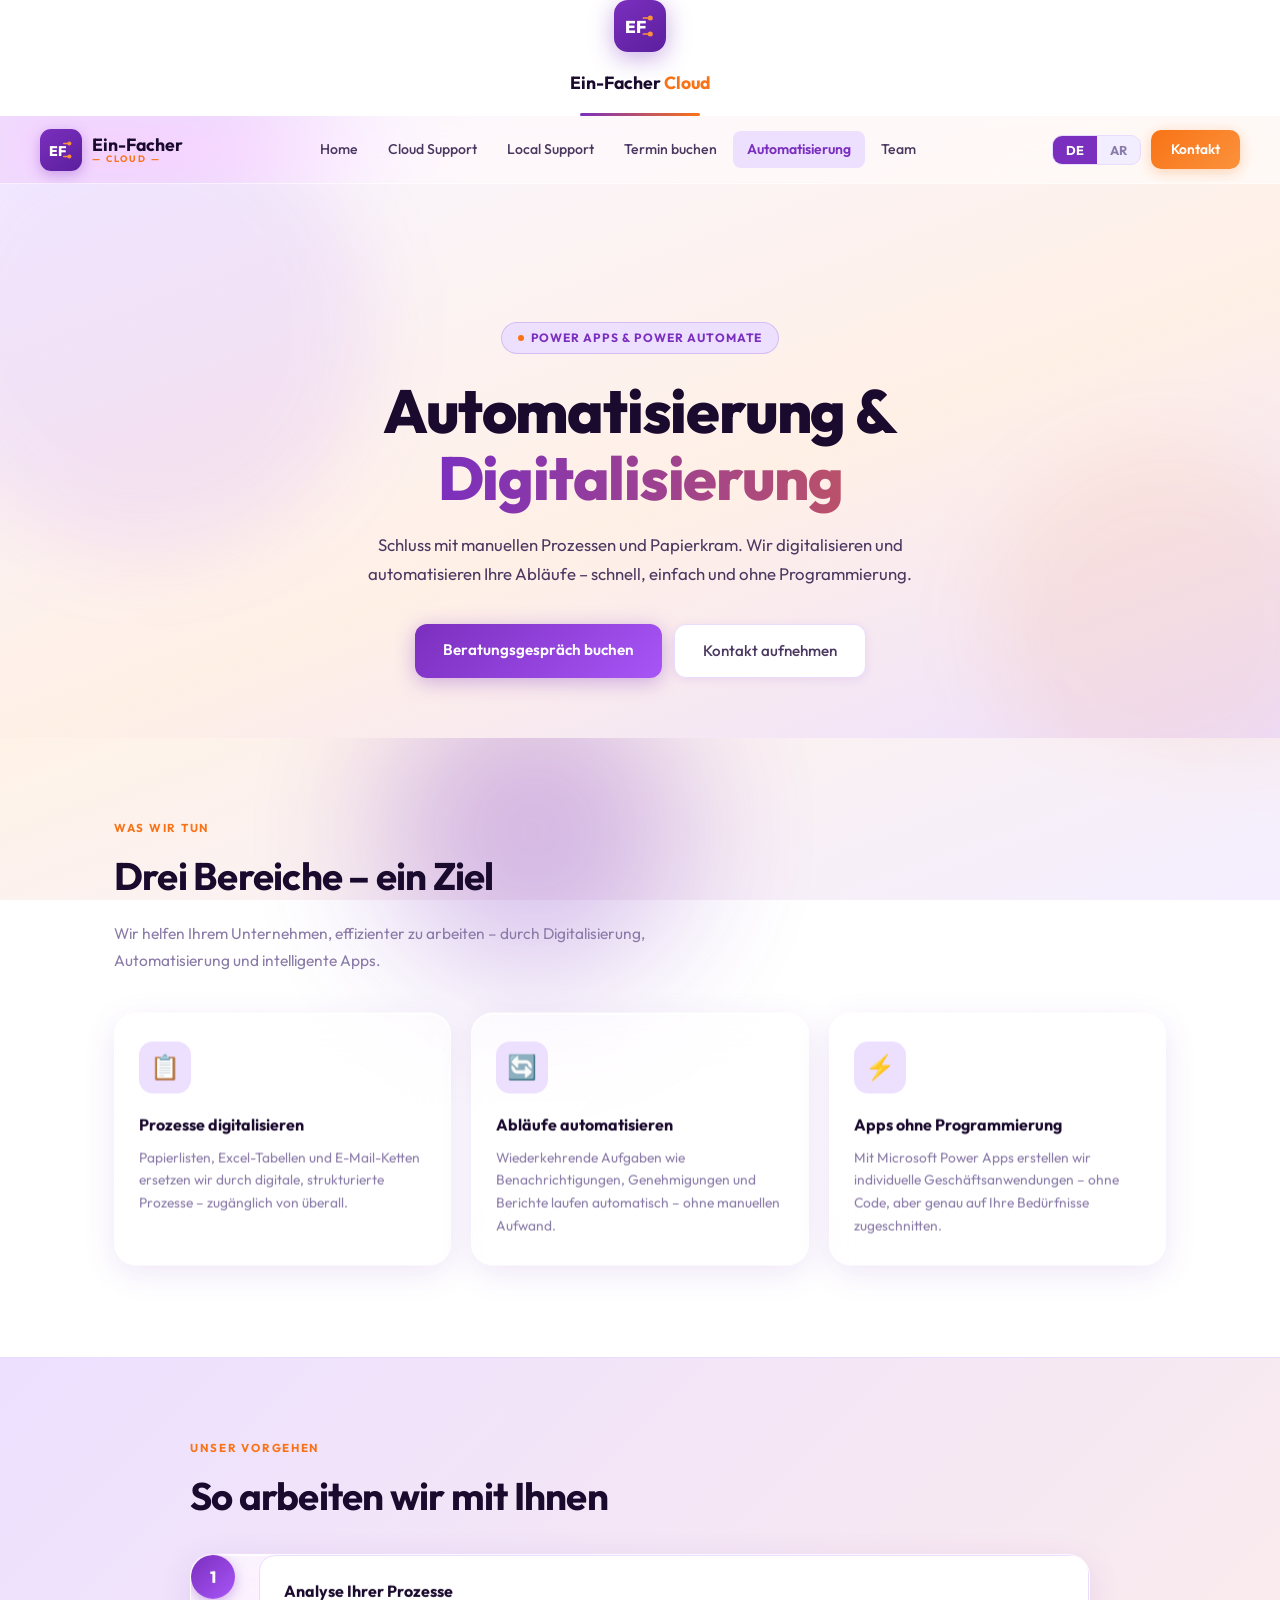
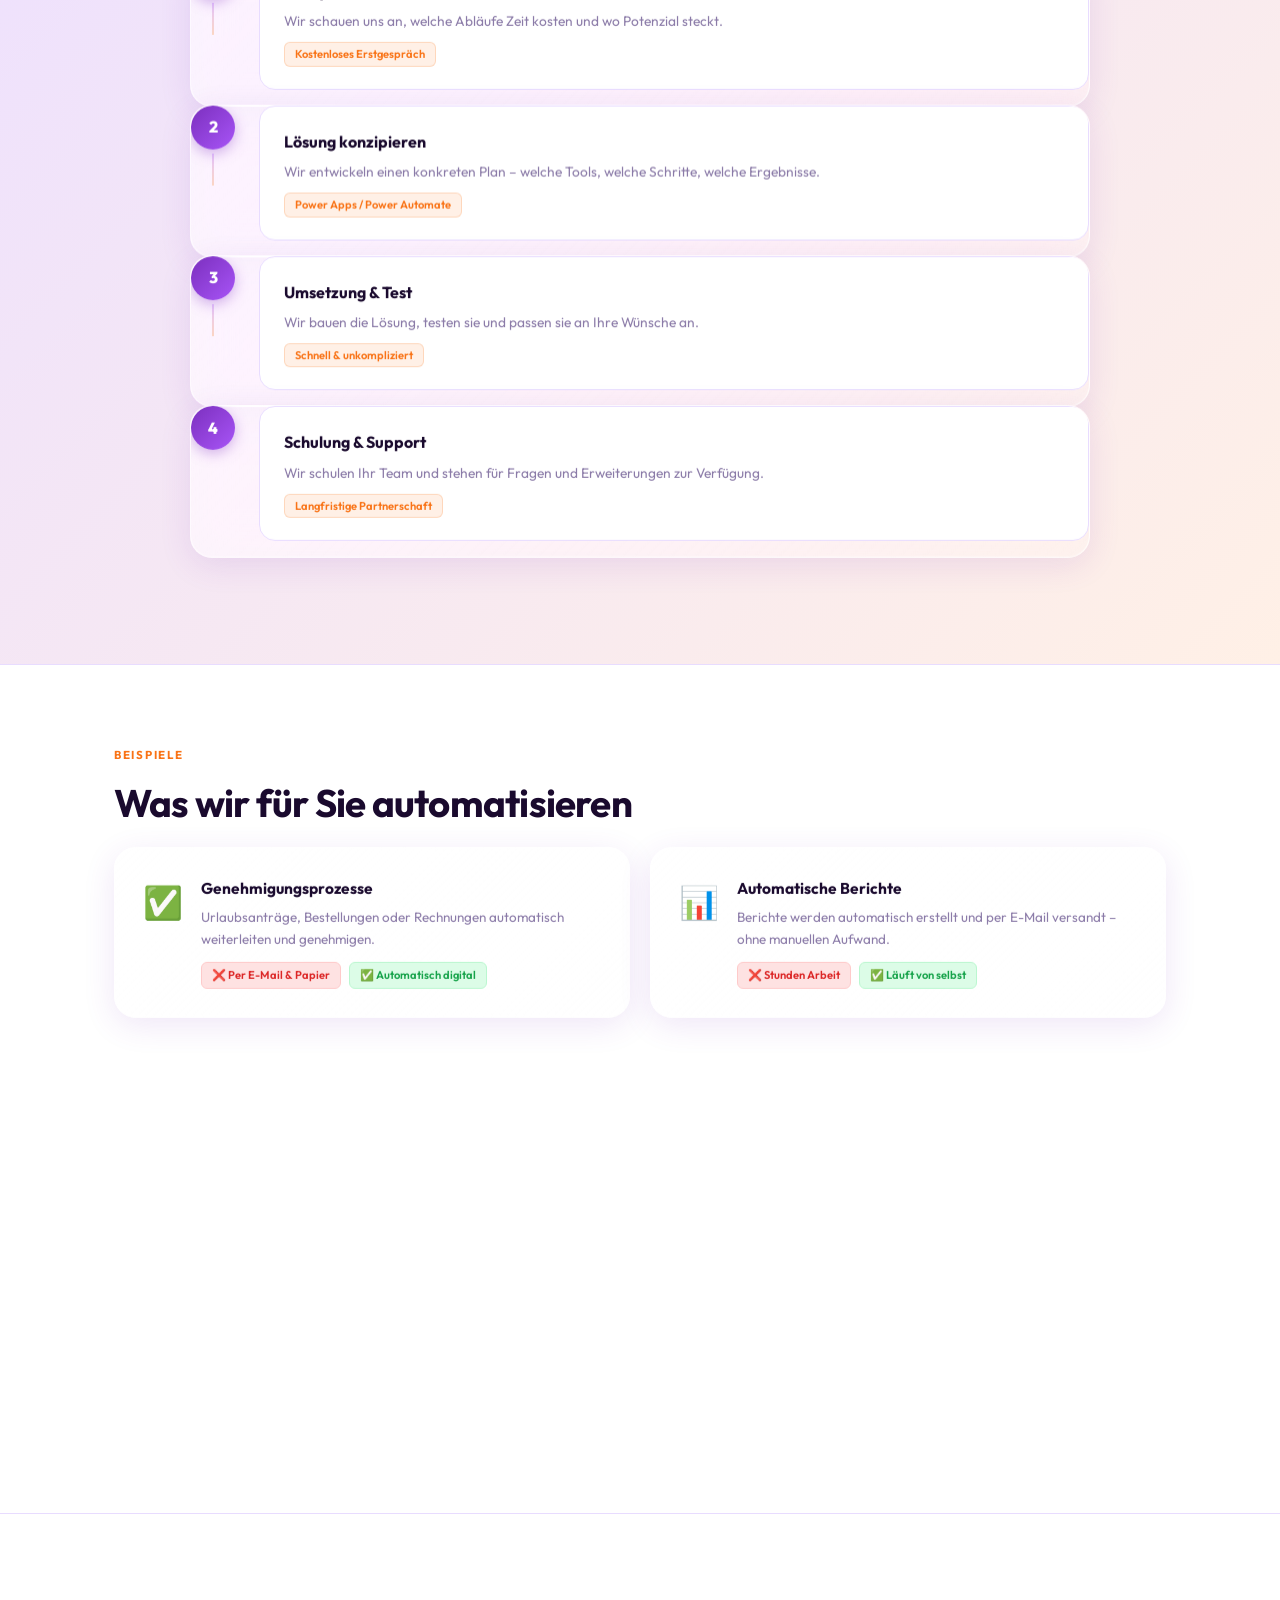
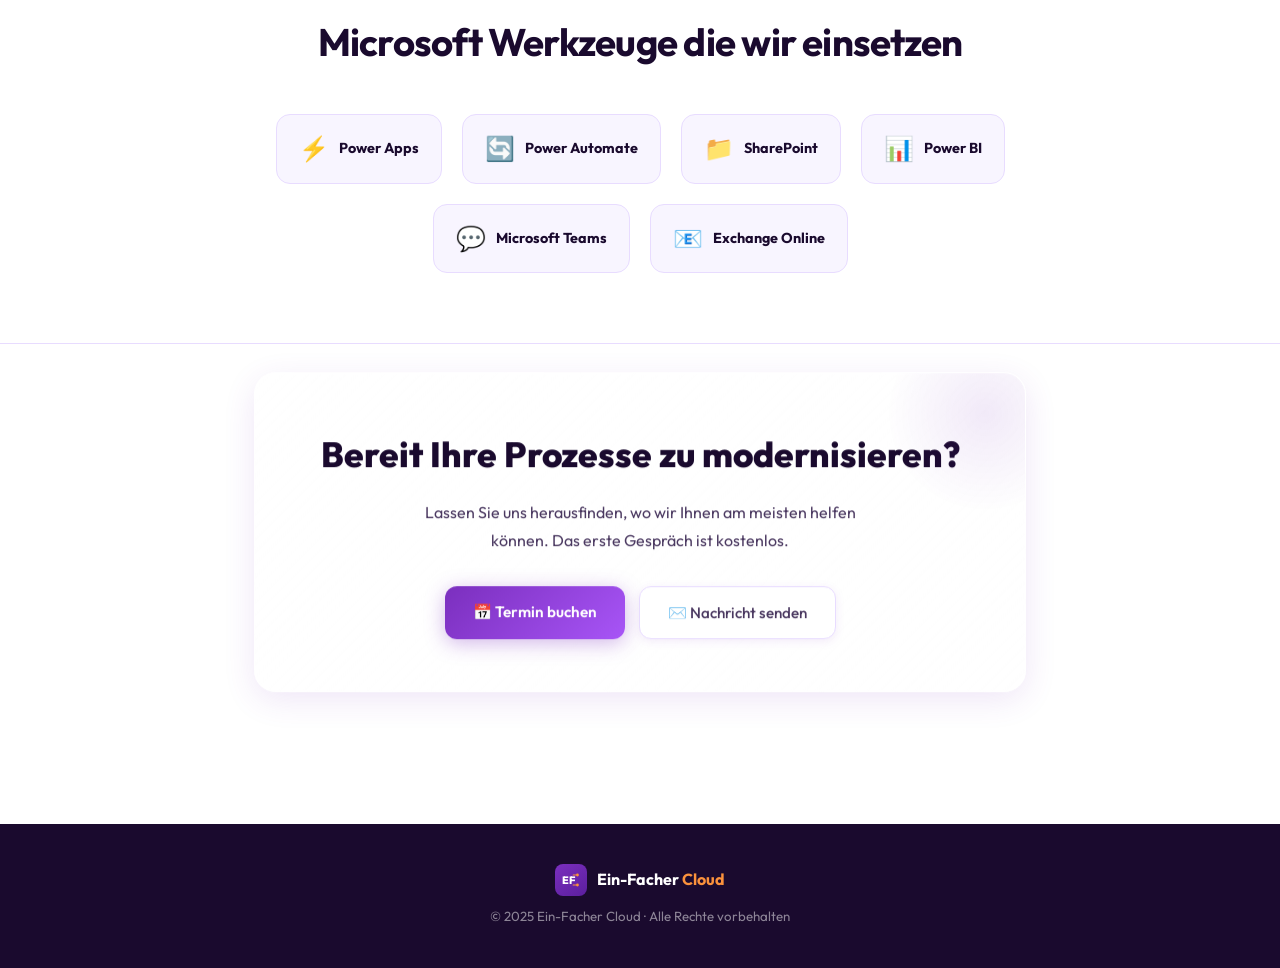
==== commit c35f547a: "Glas-Design und Scroll-Bewegung im Apple-Stil Co-Authored-By: Claude Sonnet 5.5 <noreply@anthropic.c" ====
--- a/automatisierung.html
+++ b/automatisierung.html
@@ -183,6 +183,7 @@
     body.ar .what-card::before{transform-origin:right;}
     body.ar .mobile-menu a:hover{transform:translateX(-4px);}
   </style>
+<link rel="stylesheet" href="glass.css"/>
 </head>
 <body>
 
@@ -455,5 +456,6 @@
   }, { threshold: 0.1 });
   document.querySelectorAll('.reveal, .reveal-left, .reveal-right').forEach(el => obs.observe(el));
 </script>
+<script src="glass.js" defer></script>
 </body>
 </html>
--- a/glass.css
+++ b/glass.css
@@ -0,0 +1,27 @@
+/* Glas-Design (Apple-Stil) – gemeinsam für alle Seiten */
+body{background:linear-gradient(160deg,#F4EEFF 0%,#FFF3E8 55%,#F4EEFF 100%) fixed!important;}
+.glass-orb{position:fixed;border-radius:50%;filter:blur(70px);opacity:.45;pointer-events:none;z-index:0;will-change:transform;}
+.glass-orb.o1{width:420px;height:420px;background:#A855F7;top:-80px;left:-100px;}
+.glass-orb.o2{width:360px;height:360px;background:#FB923C;top:35%;right:-120px;}
+.glass-orb.o3{width:300px;height:300px;background:#7B2FBE;bottom:-80px;left:30%;opacity:.3;}
+body>*:not(.glass-orb):not(script){position:relative;z-index:1;}
+nav,nav.scrolled{background:rgba(255,255,255,.55)!important;-webkit-backdrop-filter:saturate(180%) blur(22px)!important;backdrop-filter:saturate(180%) blur(22px)!important;border-bottom:1px solid rgba(255,255,255,.6)!important;}
+.service-card,.who-card,.how-card,.example-card,.service-detail-card,.what-card,.value-card,.team-card,.stat-card2,.process-step,.cta-box,.booking-box,.contact-form,.auto-item,.auto-flow-step,.info-item,.modal-box{
+ background:linear-gradient(135deg,rgba(255,255,255,.62),rgba(255,255,255,.28))!important;
+ -webkit-backdrop-filter:saturate(180%) blur(20px);backdrop-filter:saturate(180%) blur(20px);
+ border:1px solid rgba(255,255,255,.7)!important;
+ box-shadow:0 8px 32px rgba(123,47,190,.12),inset 0 1px 0 rgba(255,255,255,.9),inset 0 -1px 0 rgba(255,255,255,.2)!important;
+ border-radius:22px!important;position:relative;overflow:hidden;
+ transition:transform .5s cubic-bezier(.2,.8,.2,1),box-shadow .5s;}
+.glass-card::after{content:"";position:absolute;inset:0;border-radius:inherit;pointer-events:none;opacity:0;transition:opacity .4s;
+ background:radial-gradient(260px circle at var(--mx,50%) var(--my,0%),rgba(255,255,255,.75),transparent 60%);}
+.glass-card:hover::after{opacity:1;}
+.glass-card:hover{box-shadow:0 18px 50px rgba(123,47,190,.2),inset 0 1px 0 #fff!important;}
+.stats-bar,.why-us{background:rgba(255,255,255,.25)!important;-webkit-backdrop-filter:blur(14px);backdrop-filter:blur(14px);}
+/* Apple-Einblendung: Scale + Blur + Fade */
+.reveal{opacity:0;transform:translateY(40px) scale(.96);filter:blur(6px);transition:opacity .9s cubic-bezier(.2,.8,.2,1),transform .9s cubic-bezier(.2,.8,.2,1),filter .9s!important;}
+.reveal.visible,.reveal.in,.reveal.active,.reveal.show{opacity:1;transform:none;filter:none;}
+.modal-box{background:rgba(255,255,255,.8)!important;}
+@media(max-width:700px){.glass-orb{filter:blur(50px);opacity:.35}}
+@media(prefers-reduced-motion:reduce){.reveal{opacity:1;transform:none;filter:none}.glass-orb{display:none}}
+@supports not (backdrop-filter:blur(1px)){.glass-card{background:rgba(255,255,255,.9)!important}}
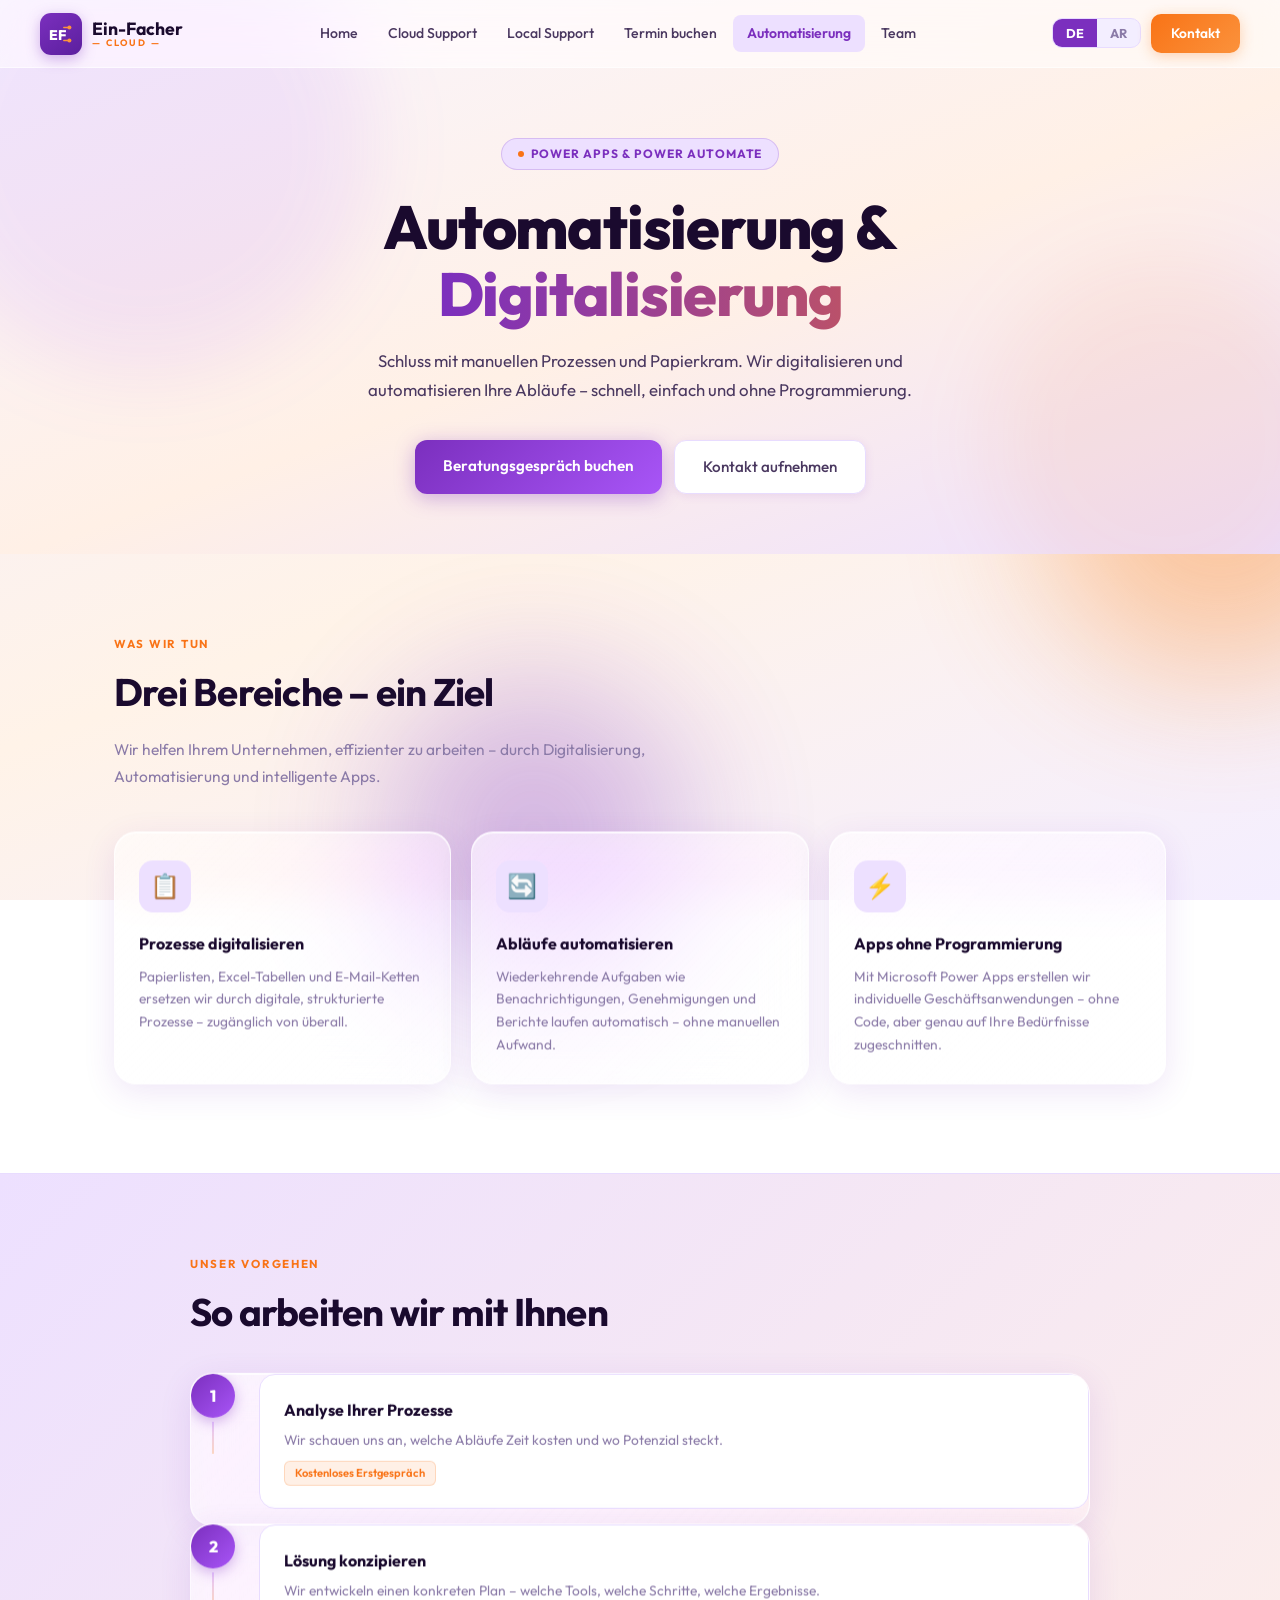
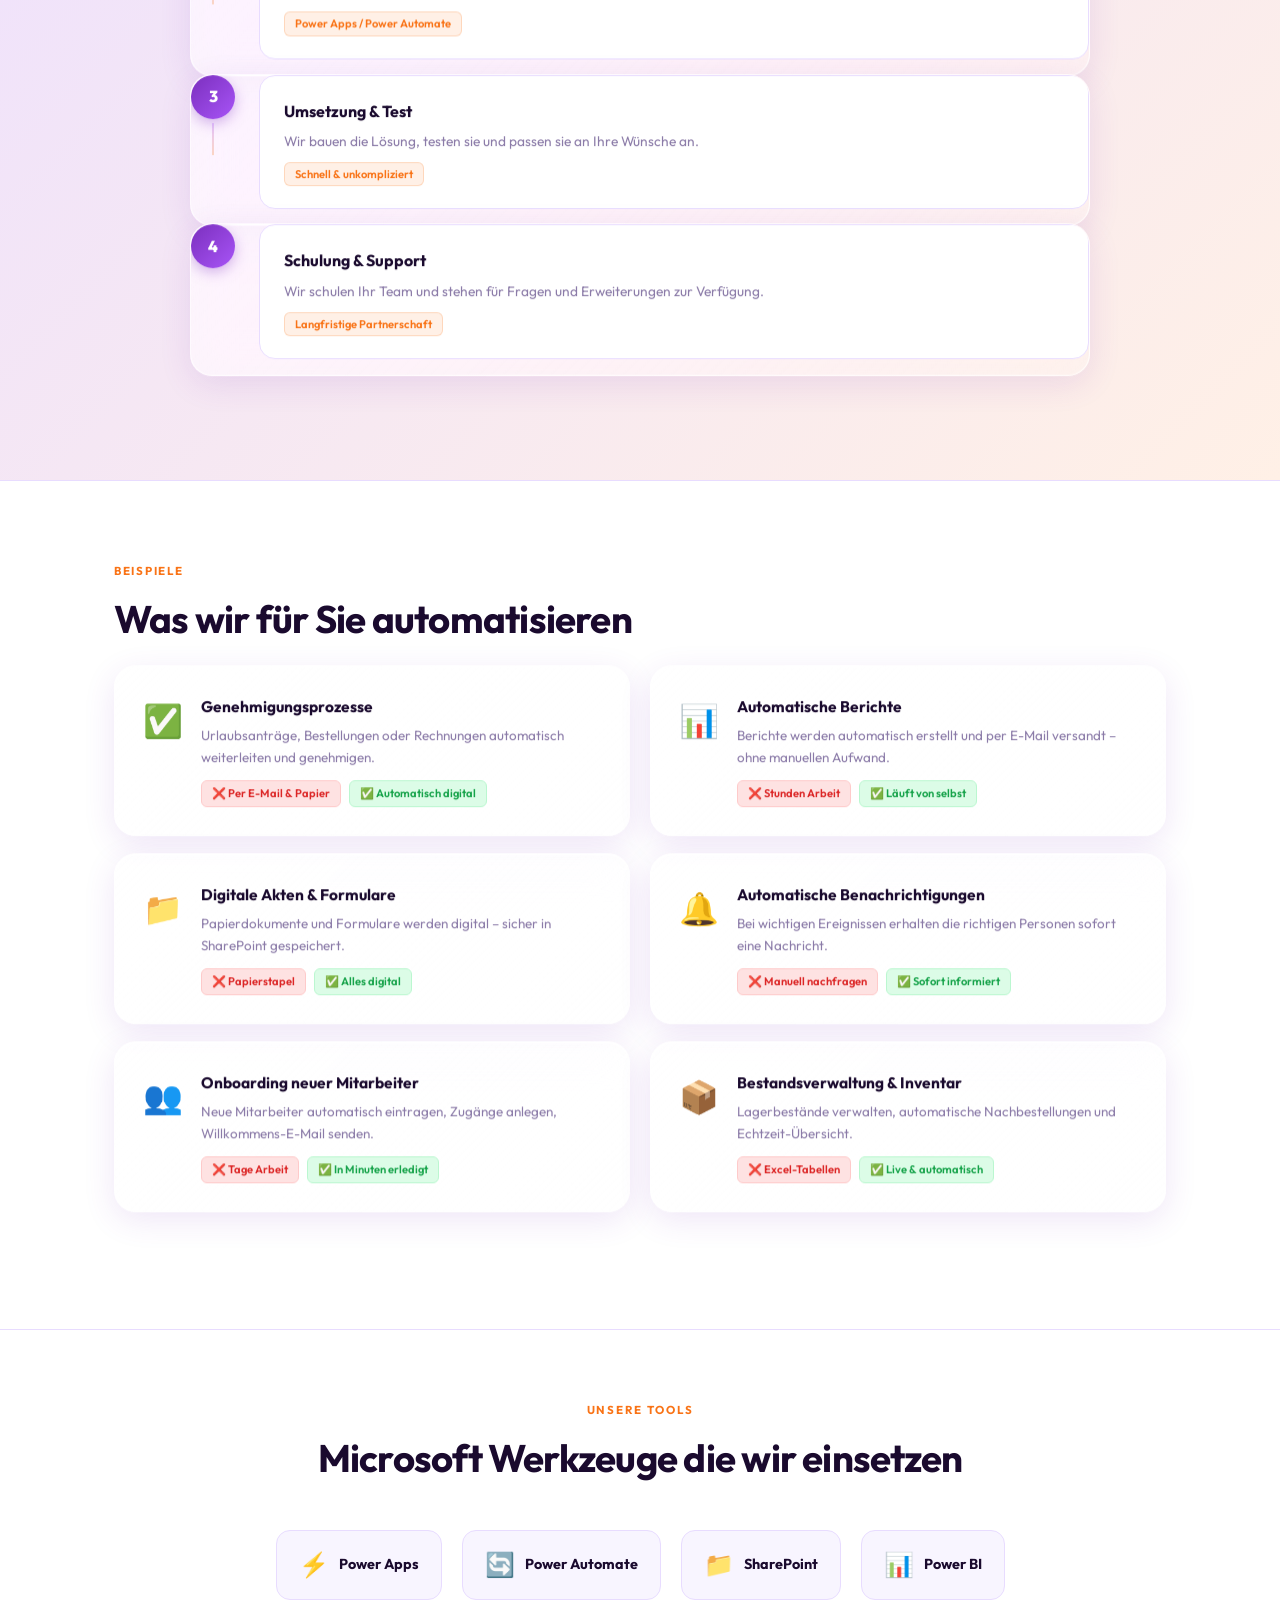
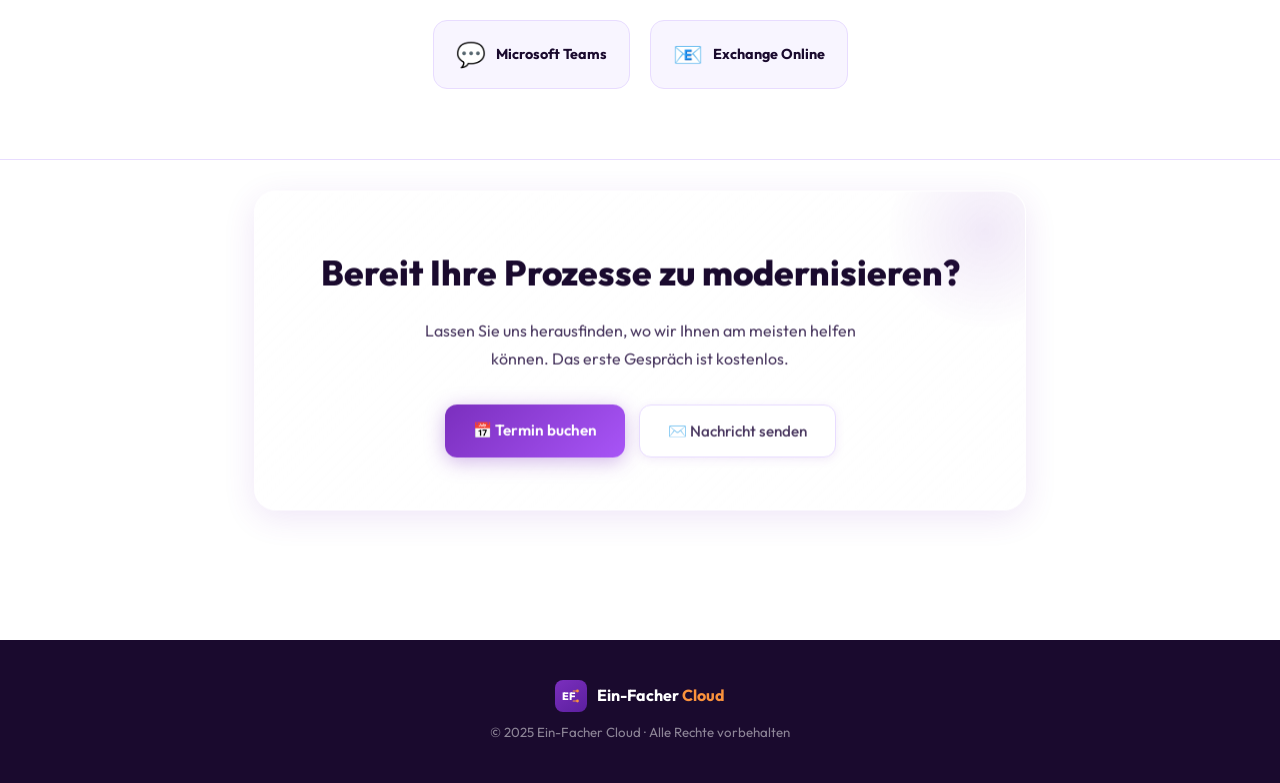
==== commit 5e237611: "Favicon (EF-Logo) für Browser-Tab Co-Authored-By: Claude Sonnet 5.5 <noreply@anthropic.com> Claude-S" ====
--- a/automatisierung.html
+++ b/automatisierung.html
@@ -184,6 +184,7 @@
     body.ar .mobile-menu a:hover{transform:translateX(-4px);}
   </style>
 <link rel="stylesheet" href="glass.css"/>
+<link rel="icon" type="image/svg+xml" href="favicon.svg"/>
 </head>
 <body>
 
--- a/glass.css
+++ b/glass.css
@@ -1,10 +1,9 @@
 /* Glas-Design (Apple-Stil) – gemeinsam für alle Seiten */
 body{background:linear-gradient(160deg,#F4EEFF 0%,#FFF3E8 55%,#F4EEFF 100%) fixed!important;}
-.glass-orb{position:fixed;border-radius:50%;filter:blur(70px);opacity:.45;pointer-events:none;z-index:0;will-change:transform;}
+.glass-orb{position:fixed;border-radius:50%;filter:blur(70px);opacity:.45;pointer-events:none;z-index:-1;will-change:transform;}
 .glass-orb.o1{width:420px;height:420px;background:#A855F7;top:-80px;left:-100px;}
 .glass-orb.o2{width:360px;height:360px;background:#FB923C;top:35%;right:-120px;}
 .glass-orb.o3{width:300px;height:300px;background:#7B2FBE;bottom:-80px;left:30%;opacity:.3;}
-body>*:not(.glass-orb):not(script){position:relative;z-index:1;}
 nav,nav.scrolled{background:rgba(255,255,255,.55)!important;-webkit-backdrop-filter:saturate(180%) blur(22px)!important;backdrop-filter:saturate(180%) blur(22px)!important;border-bottom:1px solid rgba(255,255,255,.6)!important;}
 .service-card,.who-card,.how-card,.example-card,.service-detail-card,.what-card,.value-card,.team-card,.stat-card2,.process-step,.cta-box,.booking-box,.contact-form,.auto-item,.auto-flow-step,.info-item,.modal-box{
  background:linear-gradient(135deg,rgba(255,255,255,.62),rgba(255,255,255,.28))!important;
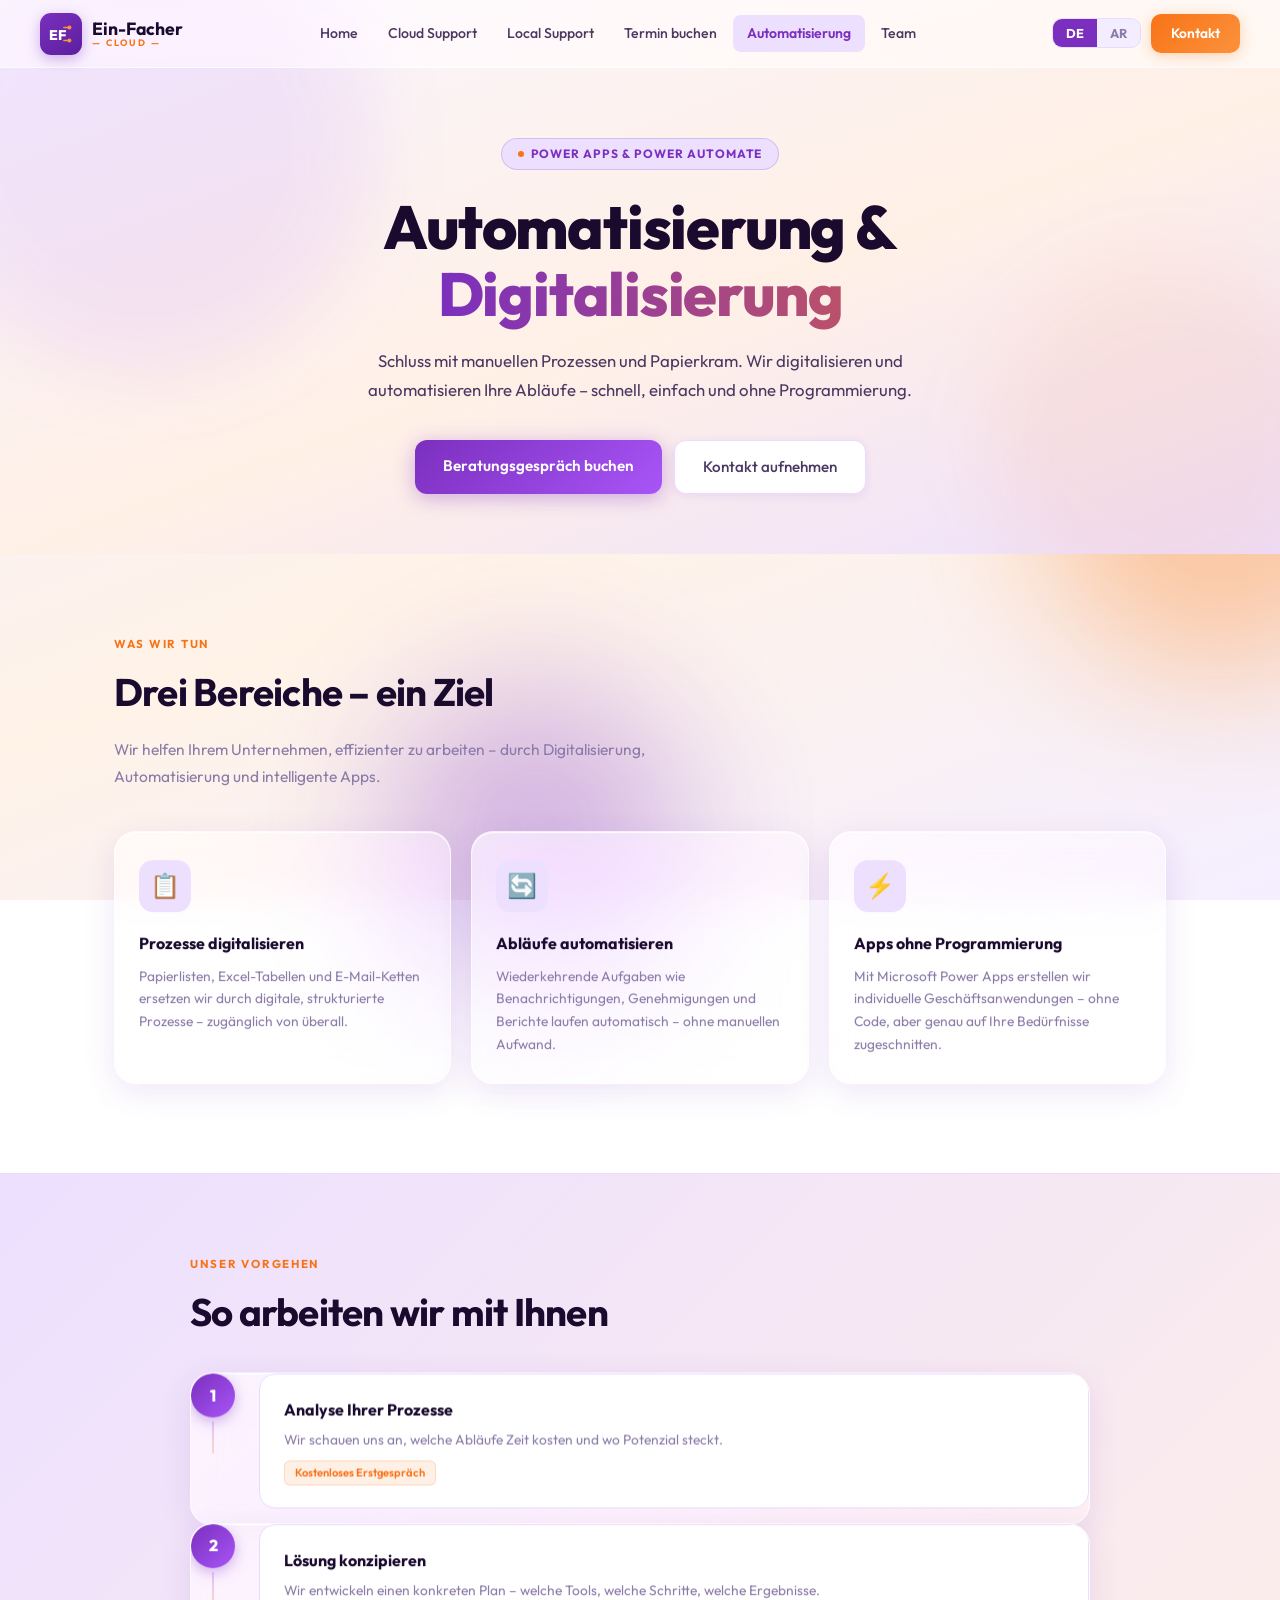
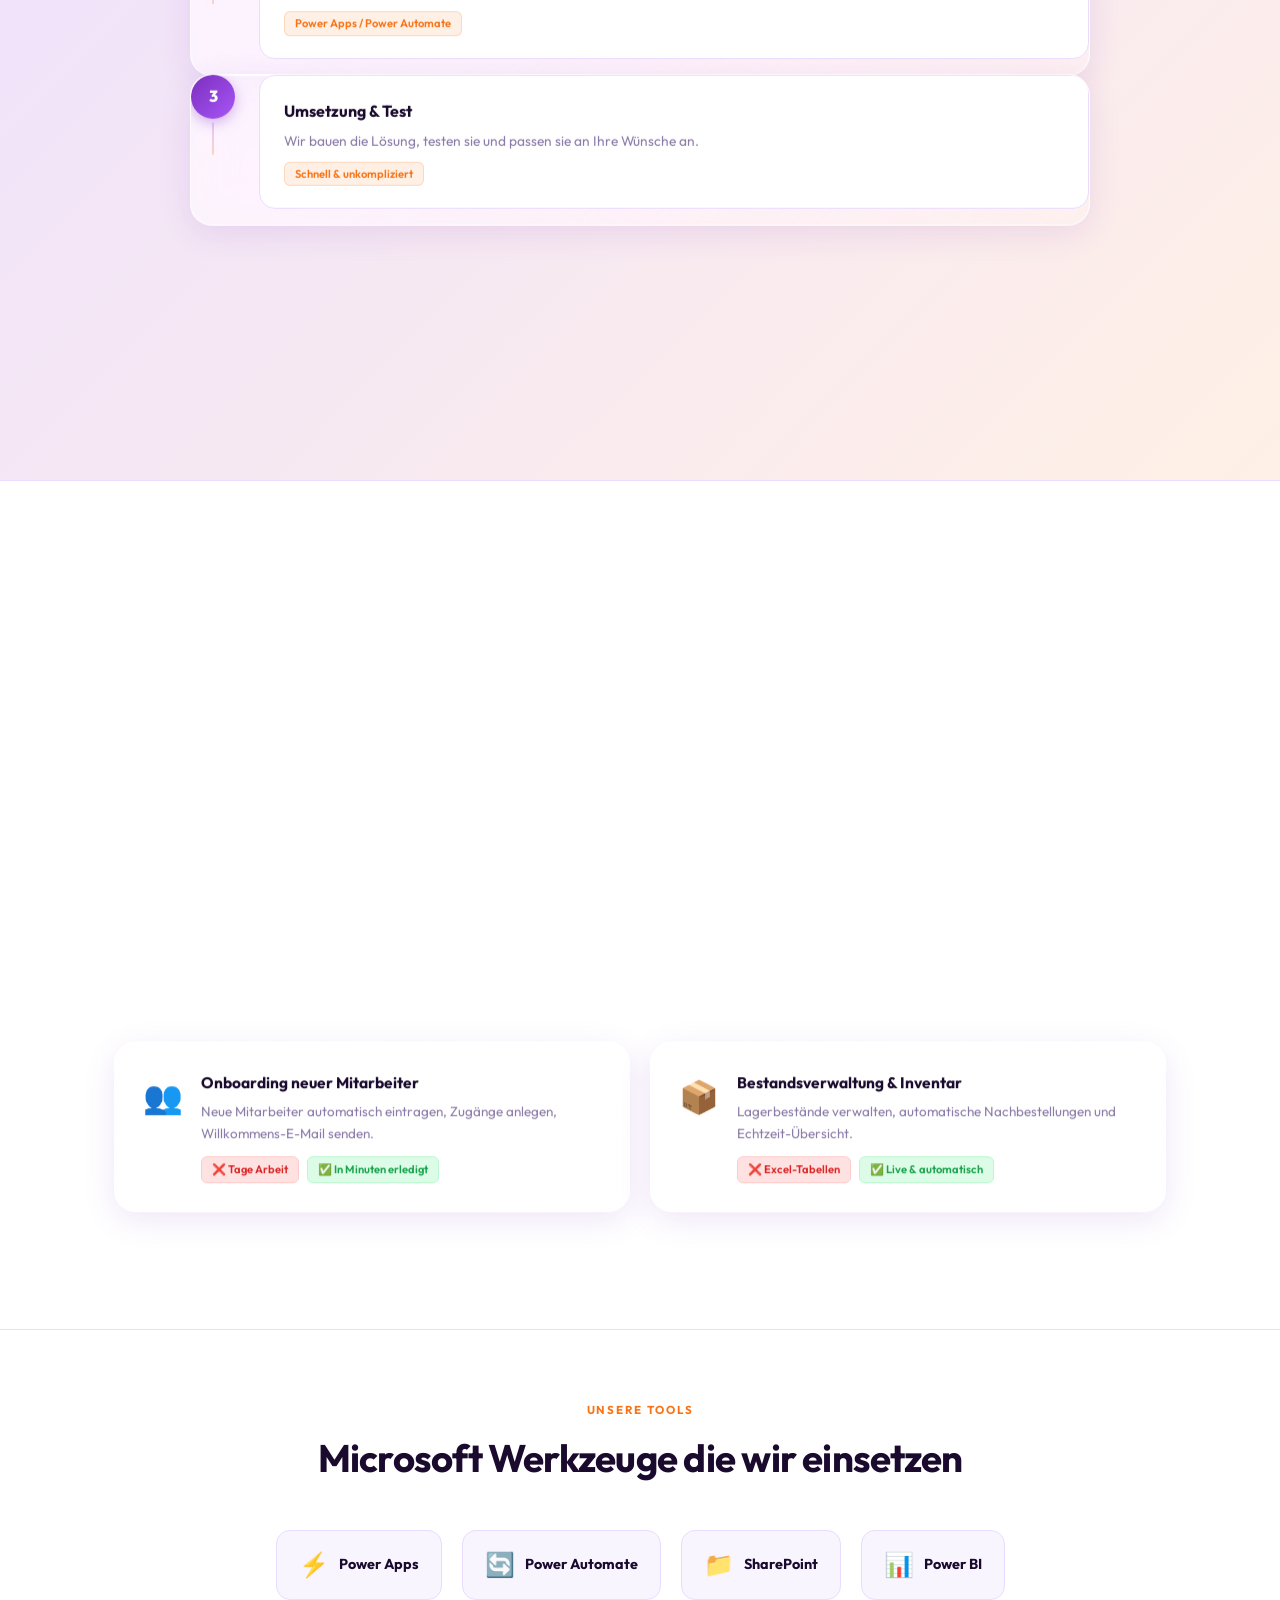
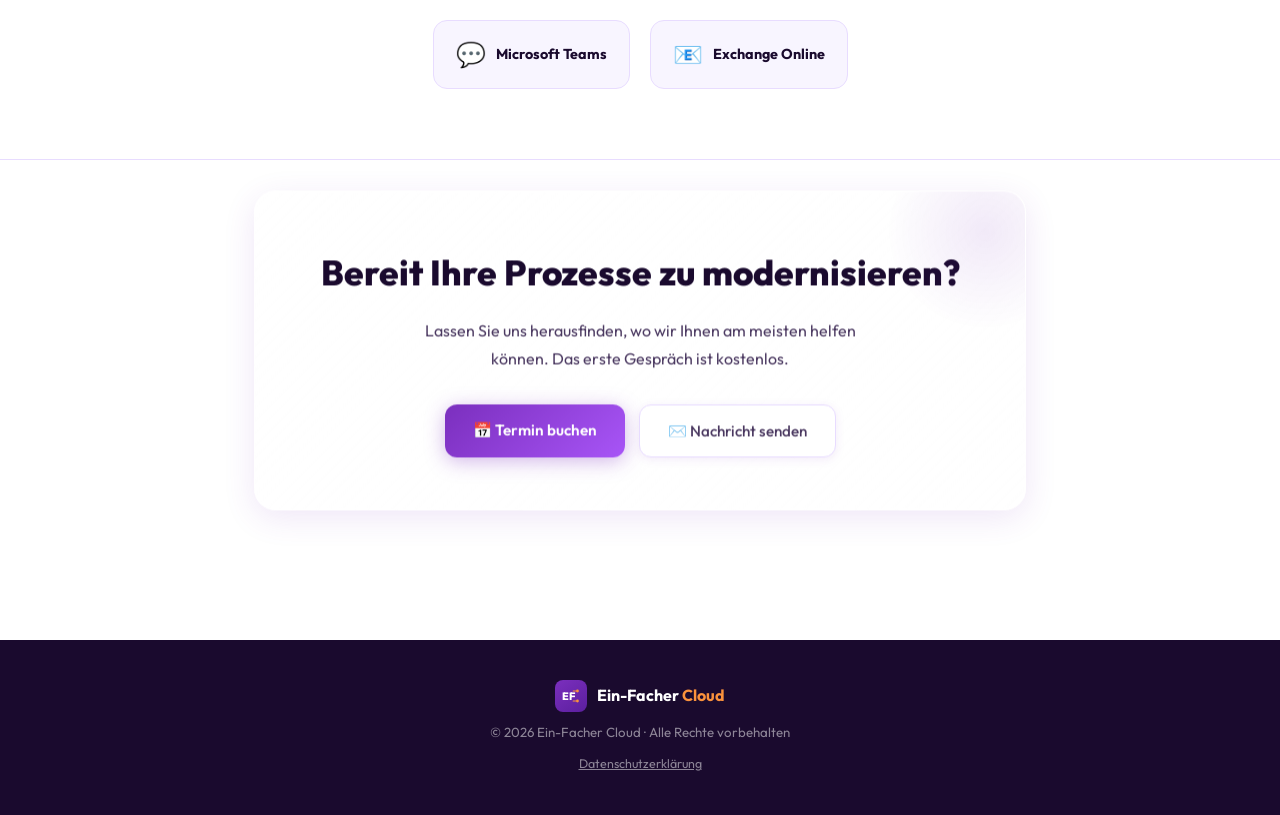
==== commit 5966d651: "Einheitlicher Footer auf allen Seiten (2026, ein Datenschutz-Link, DE/AR) Co-Authored-By: Claude Son" ====
--- a/automatisierung.html
+++ b/automatisierung.html
@@ -421,7 +421,8 @@
     <div class="footer-logo-box"><svg viewBox="0 0 28 28" fill="none"><text x="1" y="20" font-family="Outfit,sans-serif" font-weight="800" font-size="15" fill="white">EF</text><circle cx="23" cy="7" r="2" fill="#FB923C"/><circle cx="23" cy="21" r="2" fill="#FB923C"/><line x1="21" y1="7" x2="17" y2="7" stroke="#FB923C" stroke-width="1.5" stroke-linecap="round"/><line x1="21" y1="21" x2="17" y2="21" stroke="#FB923C" stroke-width="1.5" stroke-linecap="round"/></svg></div>
     <span class="footer-name">Ein-Facher <span>Cloud</span></span>
   </div>
-  <p data-de="© 2025 Ein-Facher Cloud · Alle Rechte vorbehalten" data-ar="© 2025 Ein-Facher Cloud · جميع الحقوق محفوظة">© 2025 Ein-Facher Cloud · Alle Rechte vorbehalten</p>
+  <p id="footerCopy" data-de="© 2026 Ein-Facher Cloud · Alle Rechte vorbehalten" data-ar="© 2026 Ein-Facher Cloud · جميع الحقوق محفوظة">© 2026 Ein-Facher Cloud · Alle Rechte vorbehalten</p>
+  <p style="margin-top:10px;"><a href="datenschutz.html" data-de="Datenschutzerklärung" data-ar="سياسة الخصوصية" style="color:rgba(255,255,255,0.5);font-size:0.78rem;text-decoration:underline;">Datenschutzerklärung</a></p>
 </footer>
 
 <script>
--- a/glass.css
+++ b/glass.css
@@ -12,9 +12,6 @@
  box-shadow:0 8px 32px rgba(123,47,190,.12),inset 0 1px 0 rgba(255,255,255,.9),inset 0 -1px 0 rgba(255,255,255,.2)!important;
  border-radius:22px!important;position:relative;overflow:hidden;
  transition:transform .5s cubic-bezier(.2,.8,.2,1),box-shadow .5s;}
-.glass-card::after{content:"";position:absolute;inset:0;border-radius:inherit;pointer-events:none;opacity:0;transition:opacity .4s;
- background:radial-gradient(260px circle at var(--mx,50%) var(--my,0%),rgba(255,255,255,.75),transparent 60%);}
-.glass-card:hover::after{opacity:1;}
 .glass-card:hover{box-shadow:0 18px 50px rgba(123,47,190,.2),inset 0 1px 0 #fff!important;}
 .stats-bar,.why-us{background:rgba(255,255,255,.25)!important;-webkit-backdrop-filter:blur(14px);backdrop-filter:blur(14px);}
 /* Apple-Einblendung: Scale + Blur + Fade */
@@ -24,3 +21,8 @@
 @media(max-width:700px){.glass-orb{filter:blur(50px);opacity:.35}}
 @media(prefers-reduced-motion:reduce){.reveal{opacity:1;transform:none;filter:none}.glass-orb{display:none}}
 @supports not (backdrop-filter:blur(1px)){.glass-card{background:rgba(255,255,255,.9)!important}}
+
+/* Lichtschimmer als Hintergrund (liegt HINTER dem Inhalt, Text bleibt scharf) */
+.glass-card:hover{background-image:radial-gradient(260px circle at var(--mx,50%) var(--my,0%),rgba(255,255,255,.55),transparent 65%),linear-gradient(135deg,rgba(255,255,255,.62),rgba(255,255,255,.28))!important;}
+.glass-card.no-tilt{transform:none!important}
+.booking-box a,.booking-box button,.cta-box a,.cta-box button{position:relative;z-index:2;}
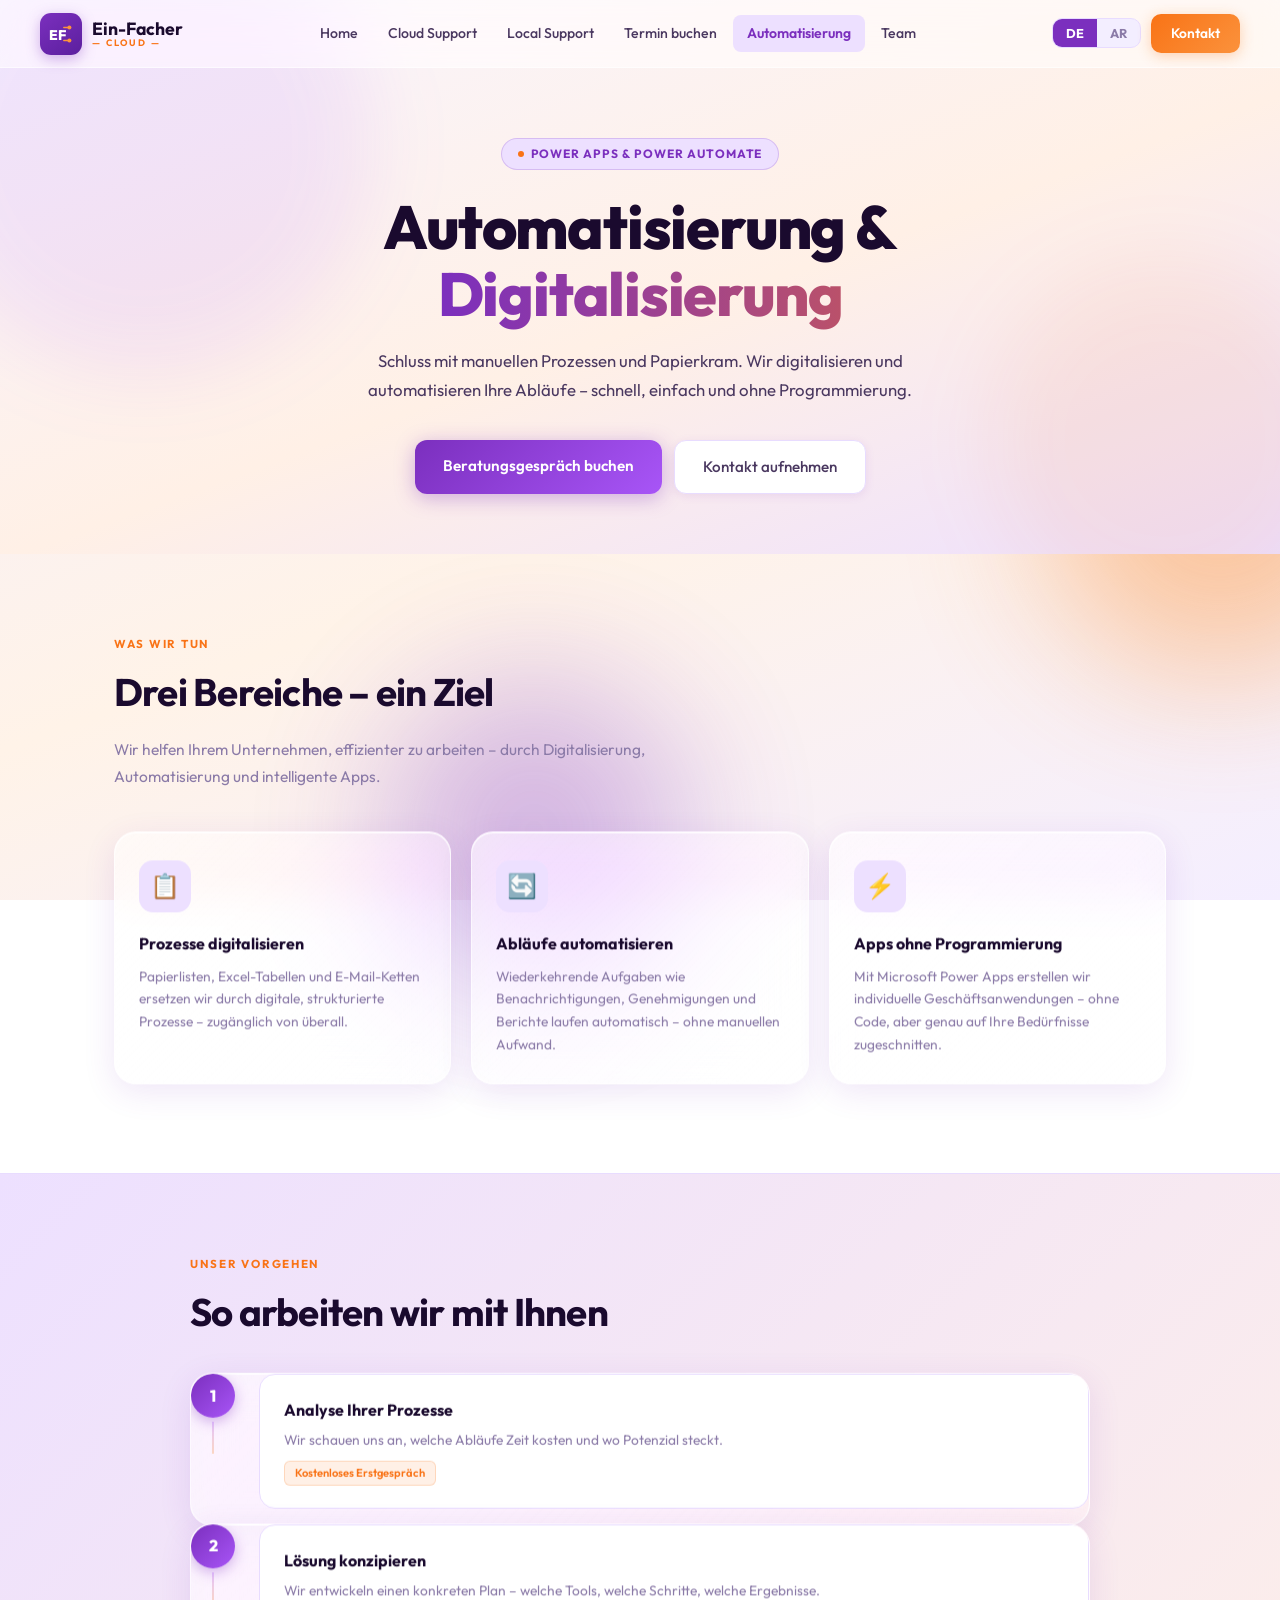
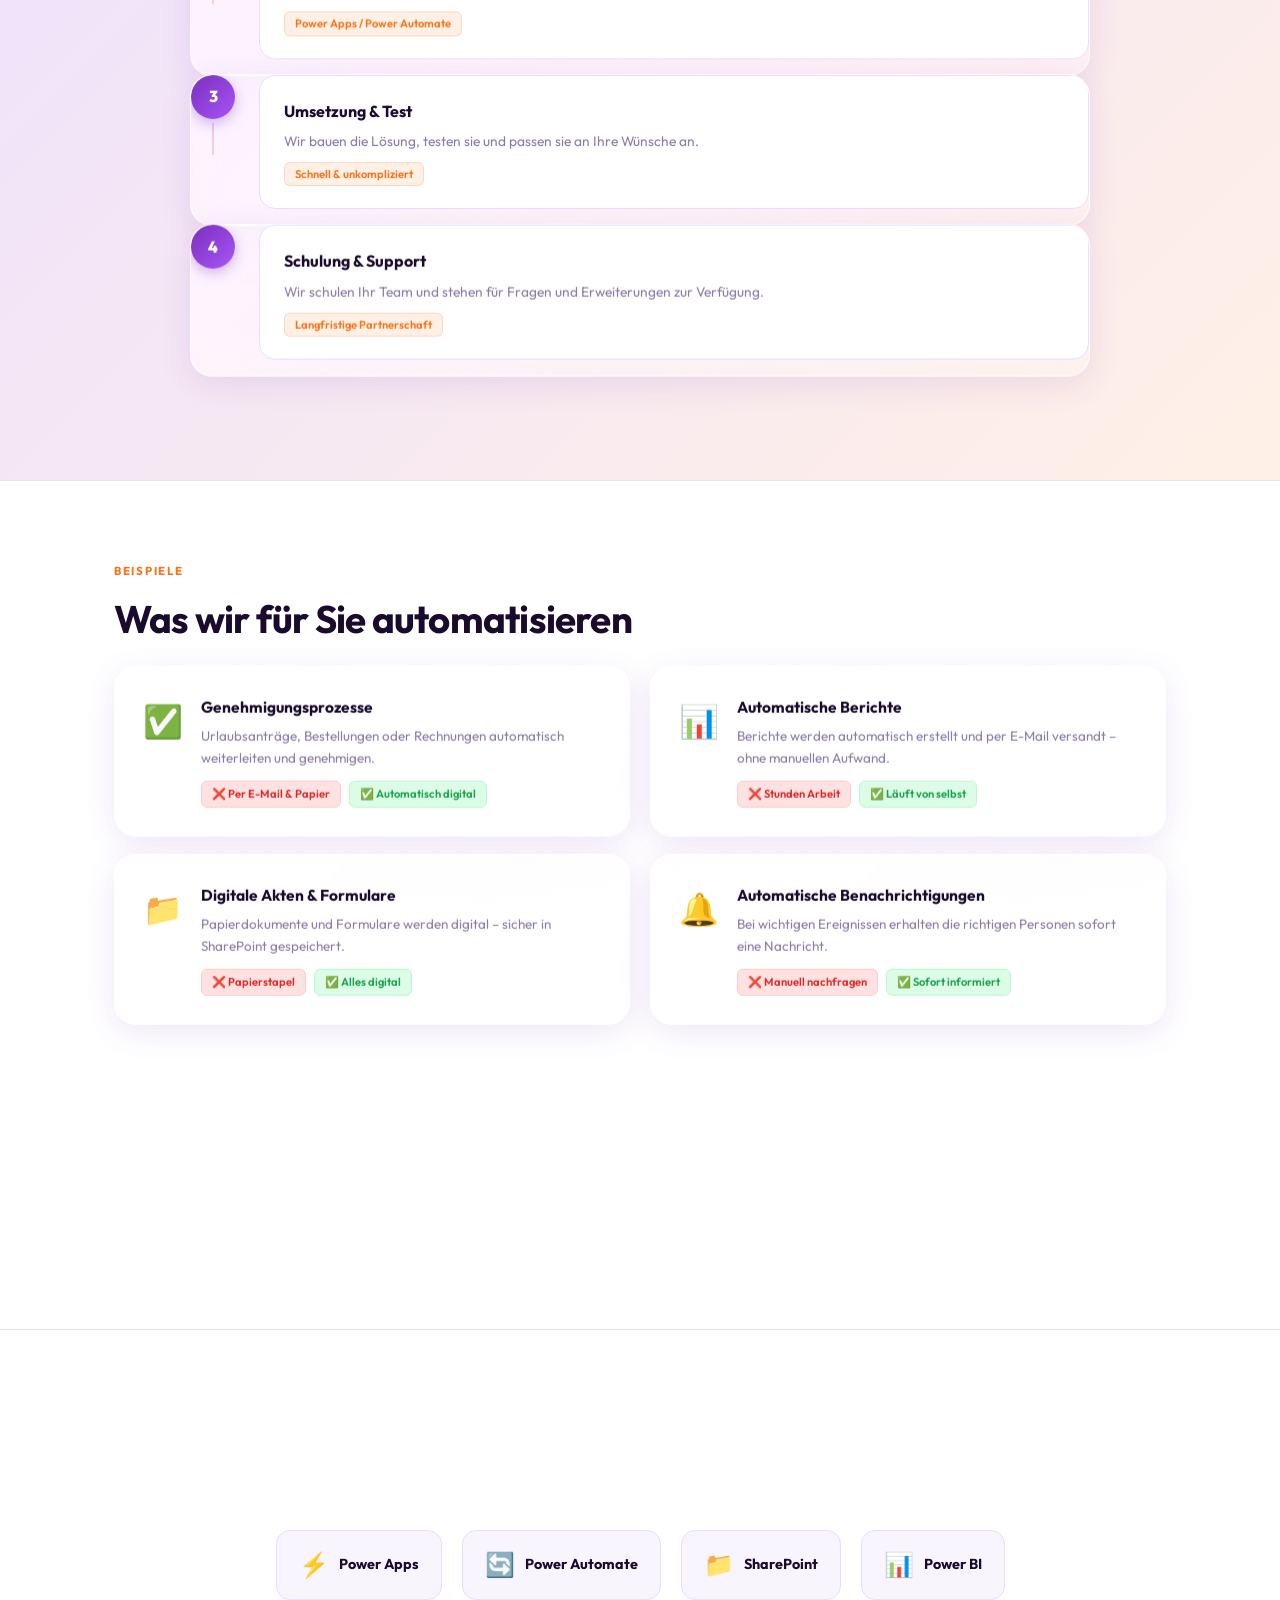
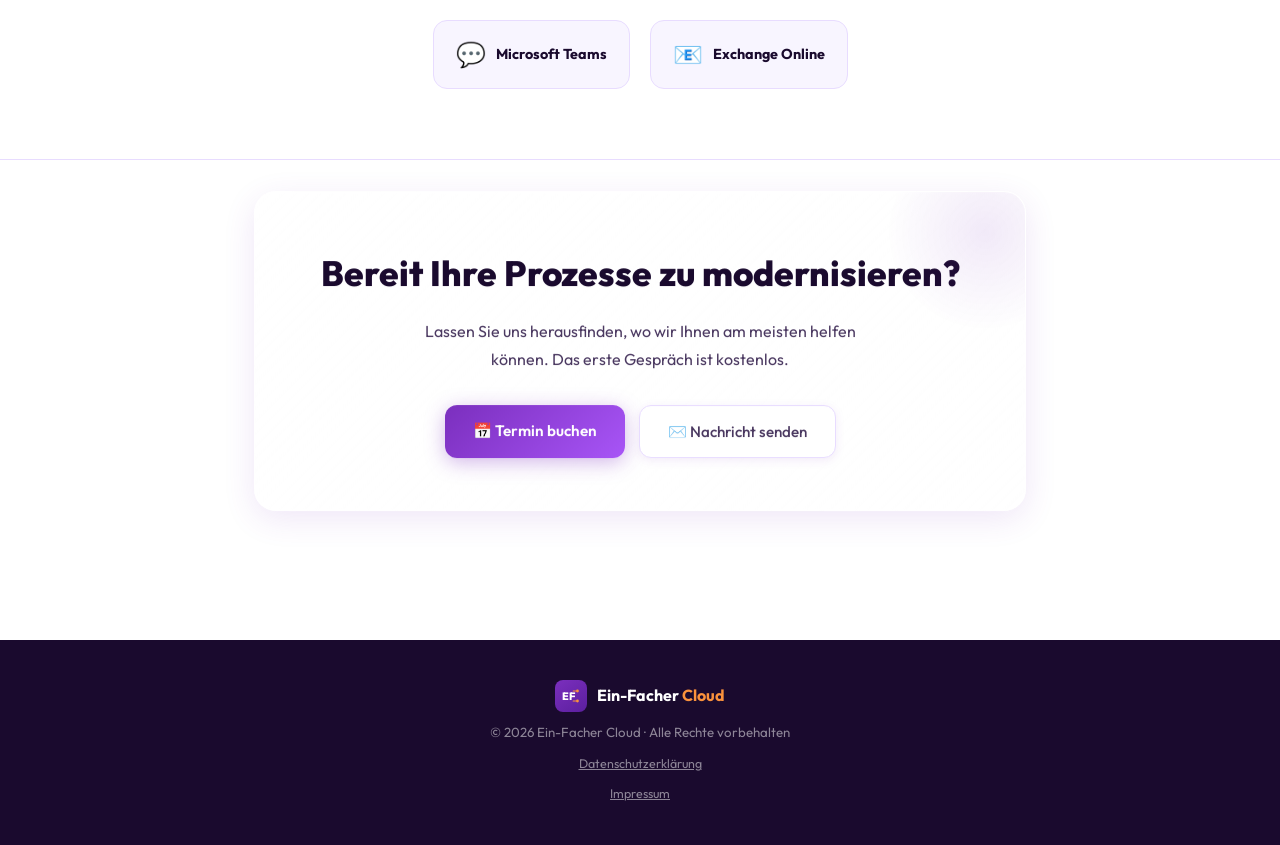
==== commit 283ec67f: "Impressum-Seite, Footer mit Datenschutz + Impressum, Datenschutz/Cookie/README aktualisiert Co-Autho" ====
--- a/automatisierung.html
+++ b/automatisierung.html
@@ -423,6 +423,7 @@
   </div>
   <p id="footerCopy" data-de="© 2026 Ein-Facher Cloud · Alle Rechte vorbehalten" data-ar="© 2026 Ein-Facher Cloud · جميع الحقوق محفوظة">© 2026 Ein-Facher Cloud · Alle Rechte vorbehalten</p>
   <p style="margin-top:10px;"><a href="datenschutz.html" data-de="Datenschutzerklärung" data-ar="سياسة الخصوصية" style="color:rgba(255,255,255,0.5);font-size:0.78rem;text-decoration:underline;">Datenschutzerklärung</a></p>
+  <p style="margin-top:8px;"><a href="impressum.html" data-de="Impressum" data-ar="البيانات القانونية" style="color:rgba(255,255,255,0.5);font-size:0.78rem;text-decoration:underline;">Impressum</a></p>
 </footer>
 
 <script>
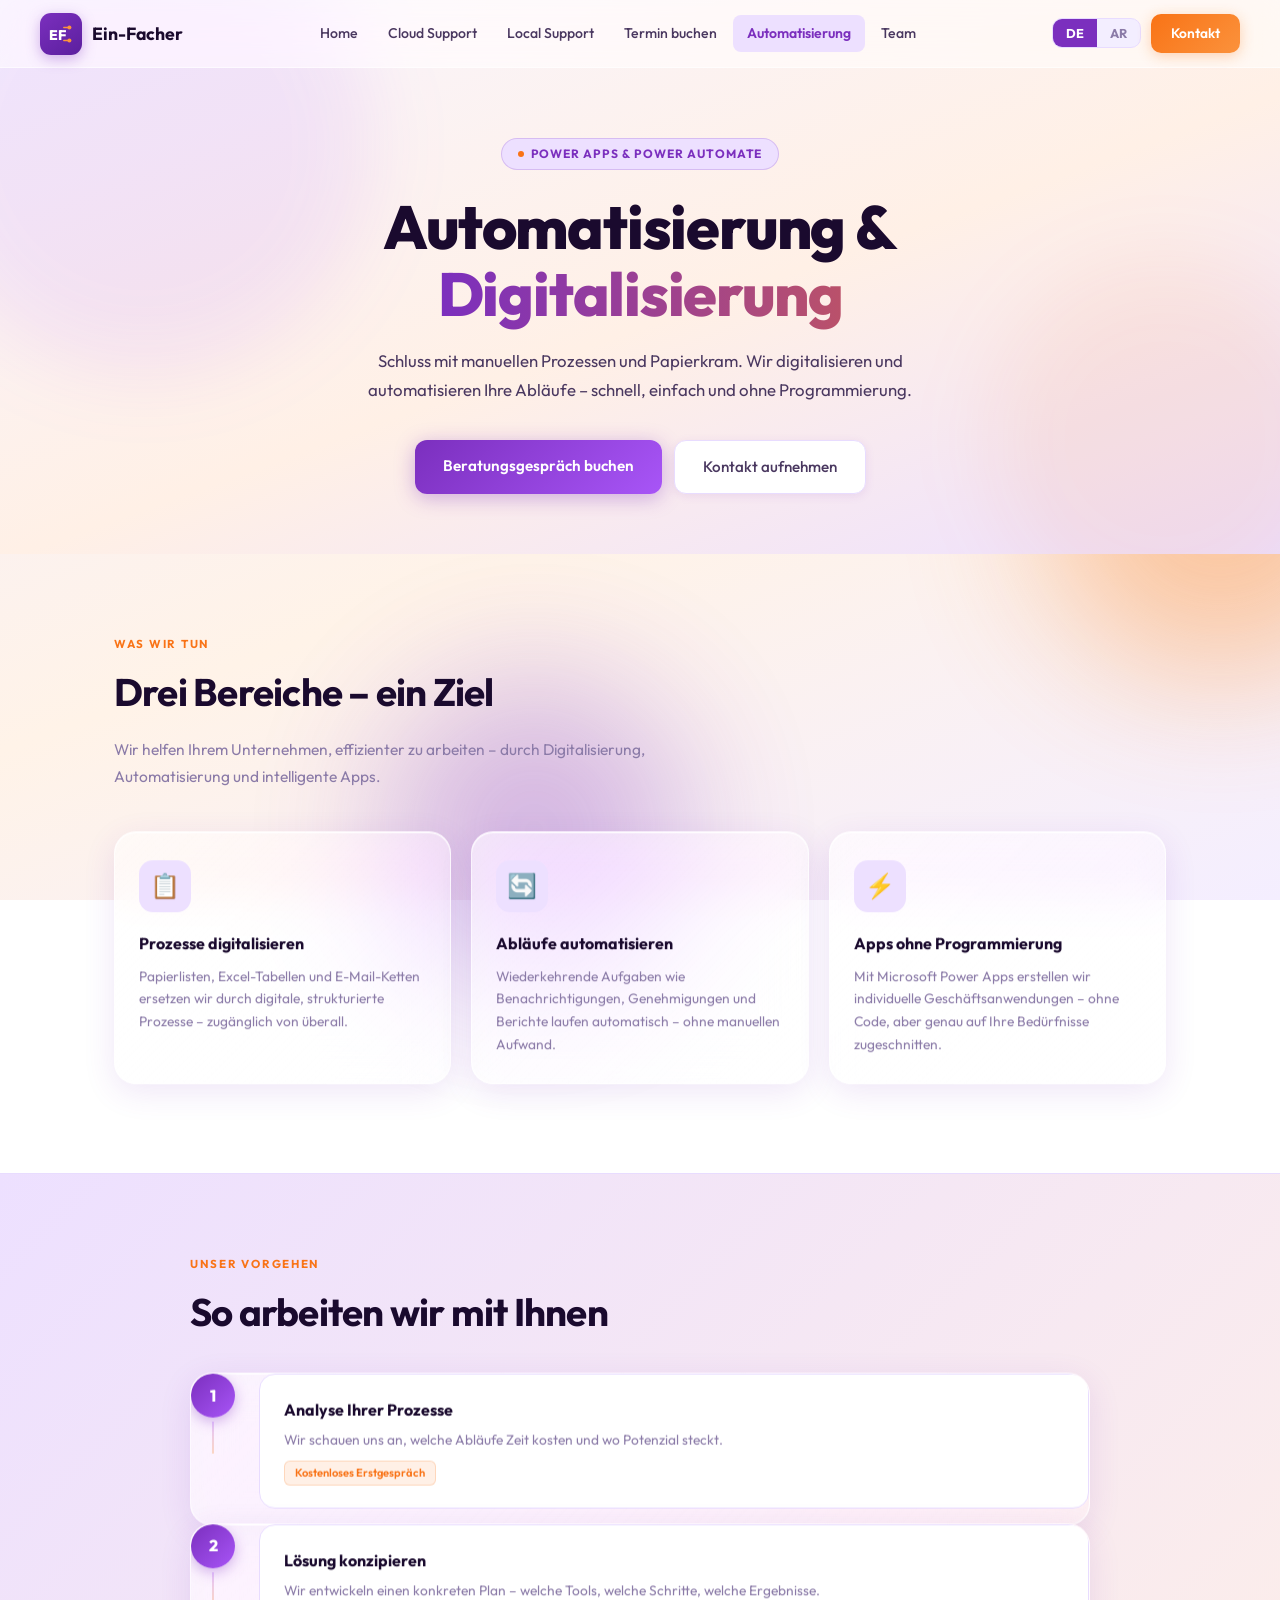
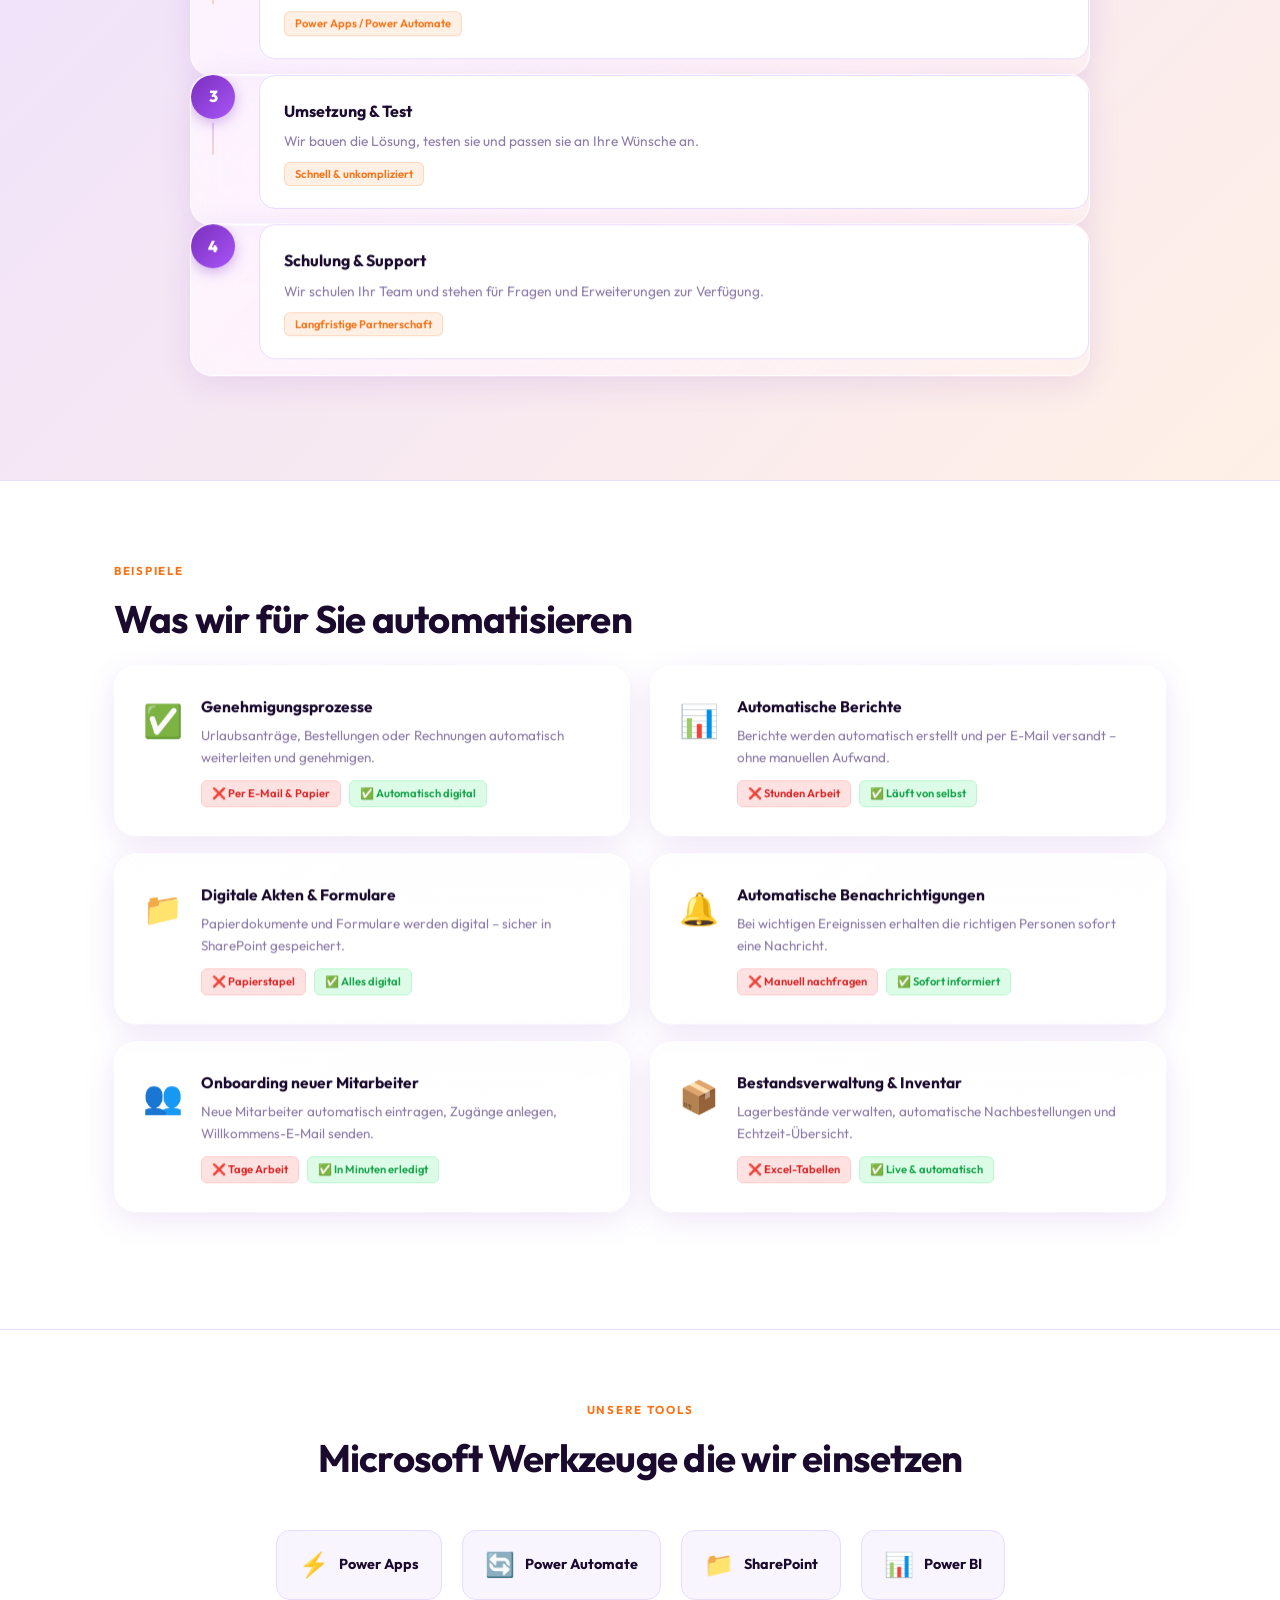
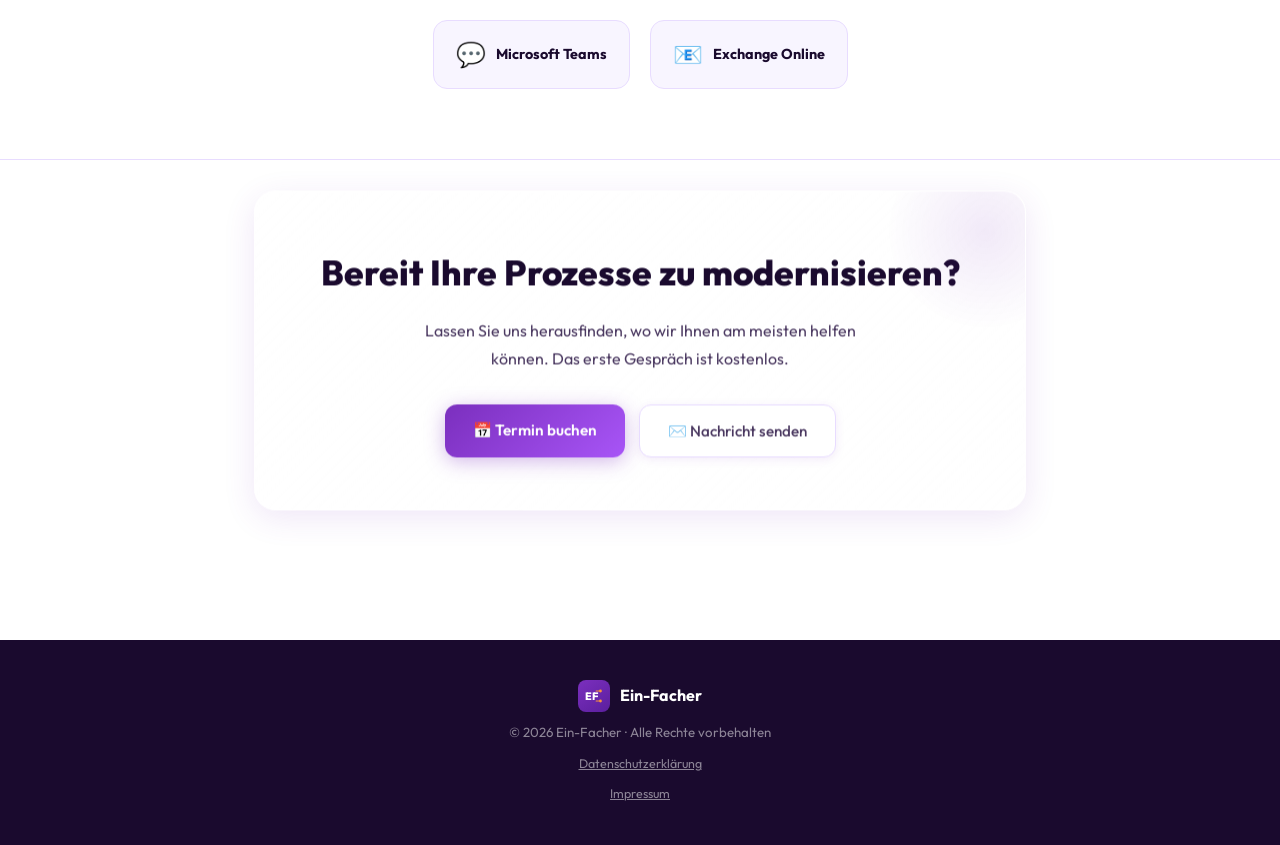
==== commit 2af2fcdb: "Markenname ohne 'Cloud': Logo, Titel, Footer, Impressum Co-Authored-By: Claude Sonnet 5.5 <noreply@a" ====
--- a/automatisierung.html
+++ b/automatisierung.html
@@ -3,7 +3,7 @@
 <head>
   <meta charset="UTF-8"/>
   <meta name="viewport" content="width=device-width, initial-scale=1.0"/>
-  <title>Automatisierung & Digitalisierung – Ein-Facher Cloud</title>
+  <title>Automatisierung & Digitalisierung – Ein-Facher</title>
   <link href="https://fonts.googleapis.com/css2?family=Outfit:wght@300;400;500;600;700;800&family=Noto+Kufi+Arabic:wght@300;400;600;700&display=swap" rel="stylesheet"/>
   <style>
     :root {
@@ -192,7 +192,7 @@
 <div class="loader" id="loader">
   <div class="loader-logo">
     <div class="loader-box"><svg viewBox="0 0 28 28" fill="none"><text x="1" y="20" font-family="Outfit,sans-serif" font-weight="800" font-size="15" fill="white">EF</text><circle cx="23" cy="7" r="2.2" fill="#FB923C"/><circle cx="23" cy="21" r="2.2" fill="#FB923C"/><line x1="21" y1="7" x2="17" y2="7" stroke="#FB923C" stroke-width="1.5" stroke-linecap="round"/><line x1="21" y1="21" x2="17" y2="21" stroke="#FB923C" stroke-width="1.5" stroke-linecap="round"/></svg></div>
-    <div class="loader-text">Ein-Facher <span>Cloud</span></div>
+    <div class="loader-text">Ein-Facher</div>
     <div class="loader-bar"></div>
   </div>
 </div>
@@ -201,7 +201,7 @@
 <nav id="mainNav">
   <a href="index.html" class="nav-logo">
     <div class="logo-box"><svg viewBox="0 0 28 28" fill="none"><text x="1" y="20" font-family="Outfit,sans-serif" font-weight="800" font-size="15" fill="white">EF</text><circle cx="23" cy="7" r="2.2" fill="#FB923C"/><circle cx="23" cy="21" r="2.2" fill="#FB923C"/><line x1="21" y1="7" x2="17" y2="7" stroke="#FB923C" stroke-width="1.5" stroke-linecap="round"/><line x1="21" y1="21" x2="17" y2="21" stroke="#FB923C" stroke-width="1.5" stroke-linecap="round"/></svg></div>
-    <div class="logo-text-wrap"><span class="logo-name">Ein-Facher</span><span class="logo-sub">— Cloud —</span></div>
+    <div class="logo-text-wrap"><span class="logo-name">Ein-Facher</span></div>
   </a>
   <ul class="nav-links">
     <li><a href="index.html" data-de="Home" data-ar="الرئيسية">Home</a></li>
@@ -419,9 +419,9 @@
 <footer>
   <div class="footer-brand">
     <div class="footer-logo-box"><svg viewBox="0 0 28 28" fill="none"><text x="1" y="20" font-family="Outfit,sans-serif" font-weight="800" font-size="15" fill="white">EF</text><circle cx="23" cy="7" r="2" fill="#FB923C"/><circle cx="23" cy="21" r="2" fill="#FB923C"/><line x1="21" y1="7" x2="17" y2="7" stroke="#FB923C" stroke-width="1.5" stroke-linecap="round"/><line x1="21" y1="21" x2="17" y2="21" stroke="#FB923C" stroke-width="1.5" stroke-linecap="round"/></svg></div>
-    <span class="footer-name">Ein-Facher <span>Cloud</span></span>
-  </div>
-  <p id="footerCopy" data-de="© 2026 Ein-Facher Cloud · Alle Rechte vorbehalten" data-ar="© 2026 Ein-Facher Cloud · جميع الحقوق محفوظة">© 2026 Ein-Facher Cloud · Alle Rechte vorbehalten</p>
+    <span class="footer-name">Ein-Facher</span>
+  </div>
+  <p id="footerCopy" data-de="© 2026 Ein-Facher · Alle Rechte vorbehalten" data-ar="© 2026 Ein-Facher · جميع الحقوق محفوظة">© 2026 Ein-Facher · Alle Rechte vorbehalten</p>
   <p style="margin-top:10px;"><a href="datenschutz.html" data-de="Datenschutzerklärung" data-ar="سياسة الخصوصية" style="color:rgba(255,255,255,0.5);font-size:0.78rem;text-decoration:underline;">Datenschutzerklärung</a></p>
   <p style="margin-top:8px;"><a href="impressum.html" data-de="Impressum" data-ar="البيانات القانونية" style="color:rgba(255,255,255,0.5);font-size:0.78rem;text-decoration:underline;">Impressum</a></p>
 </footer>
